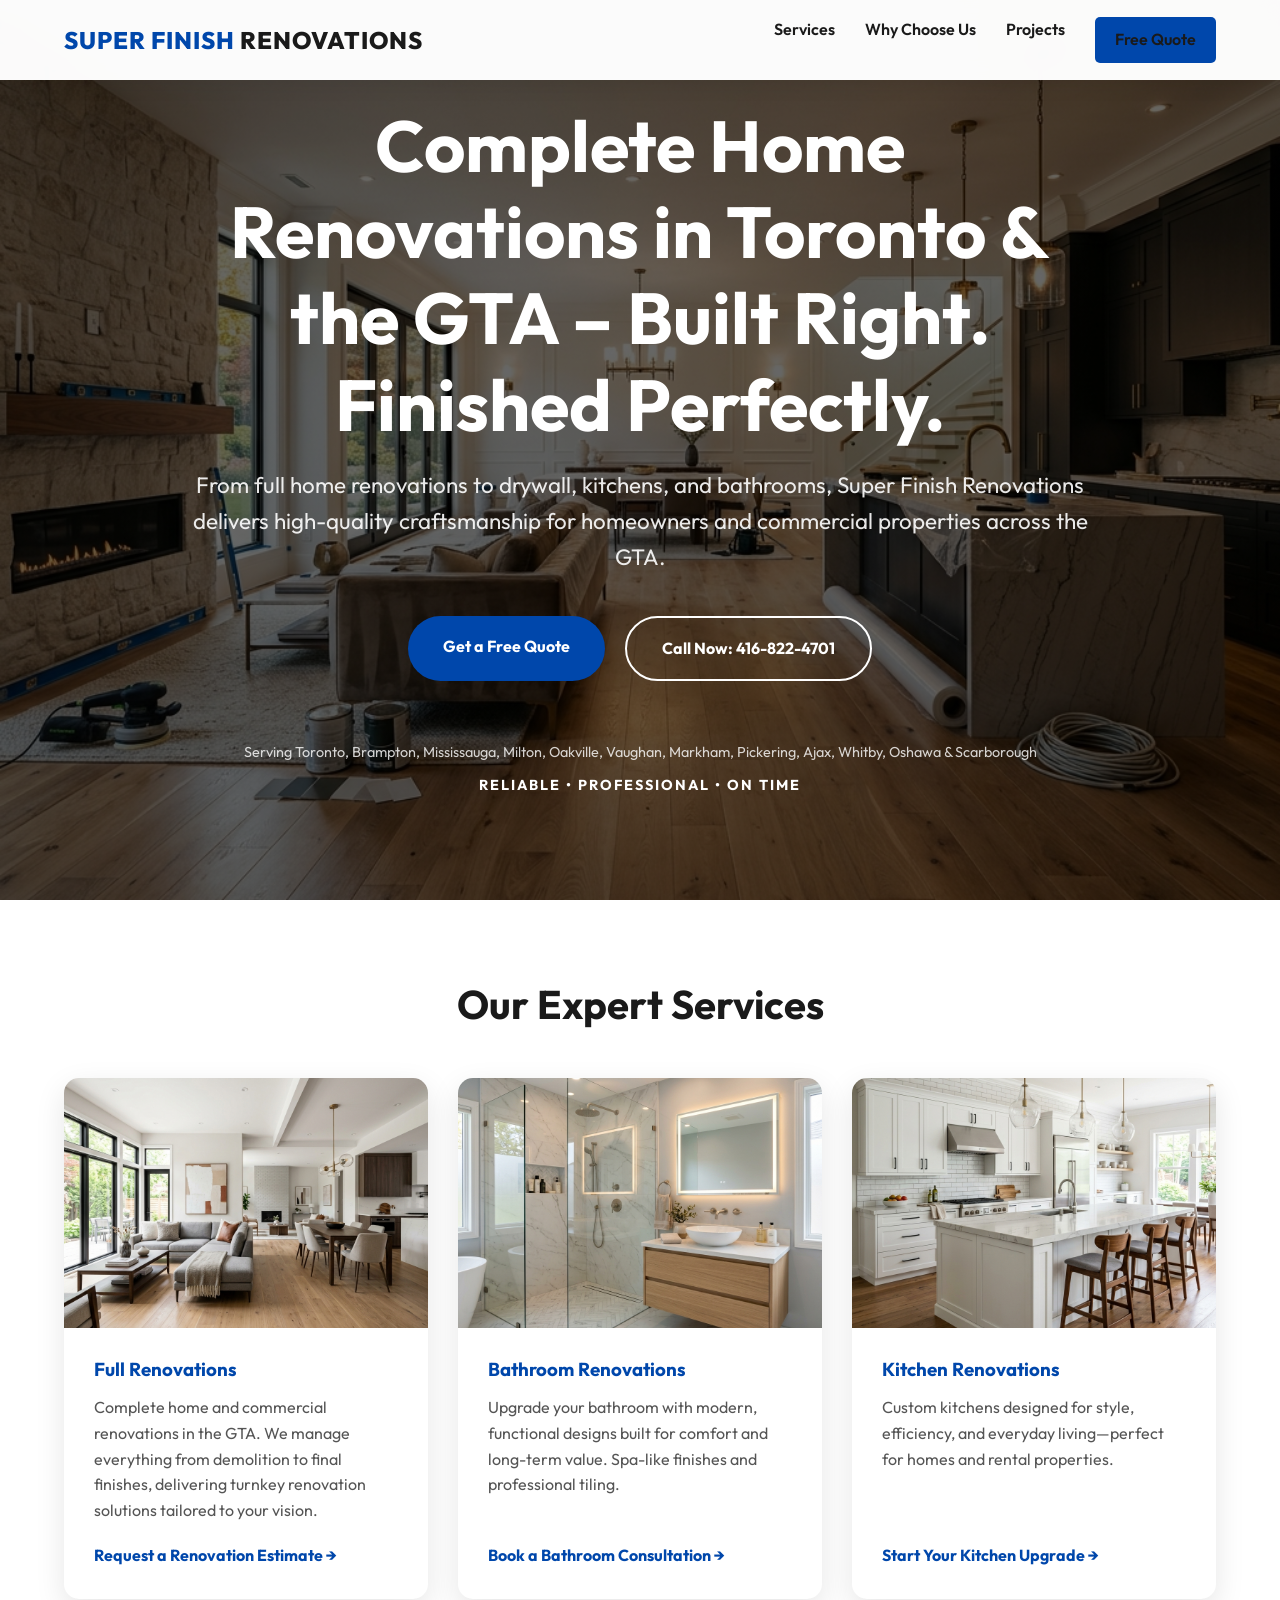
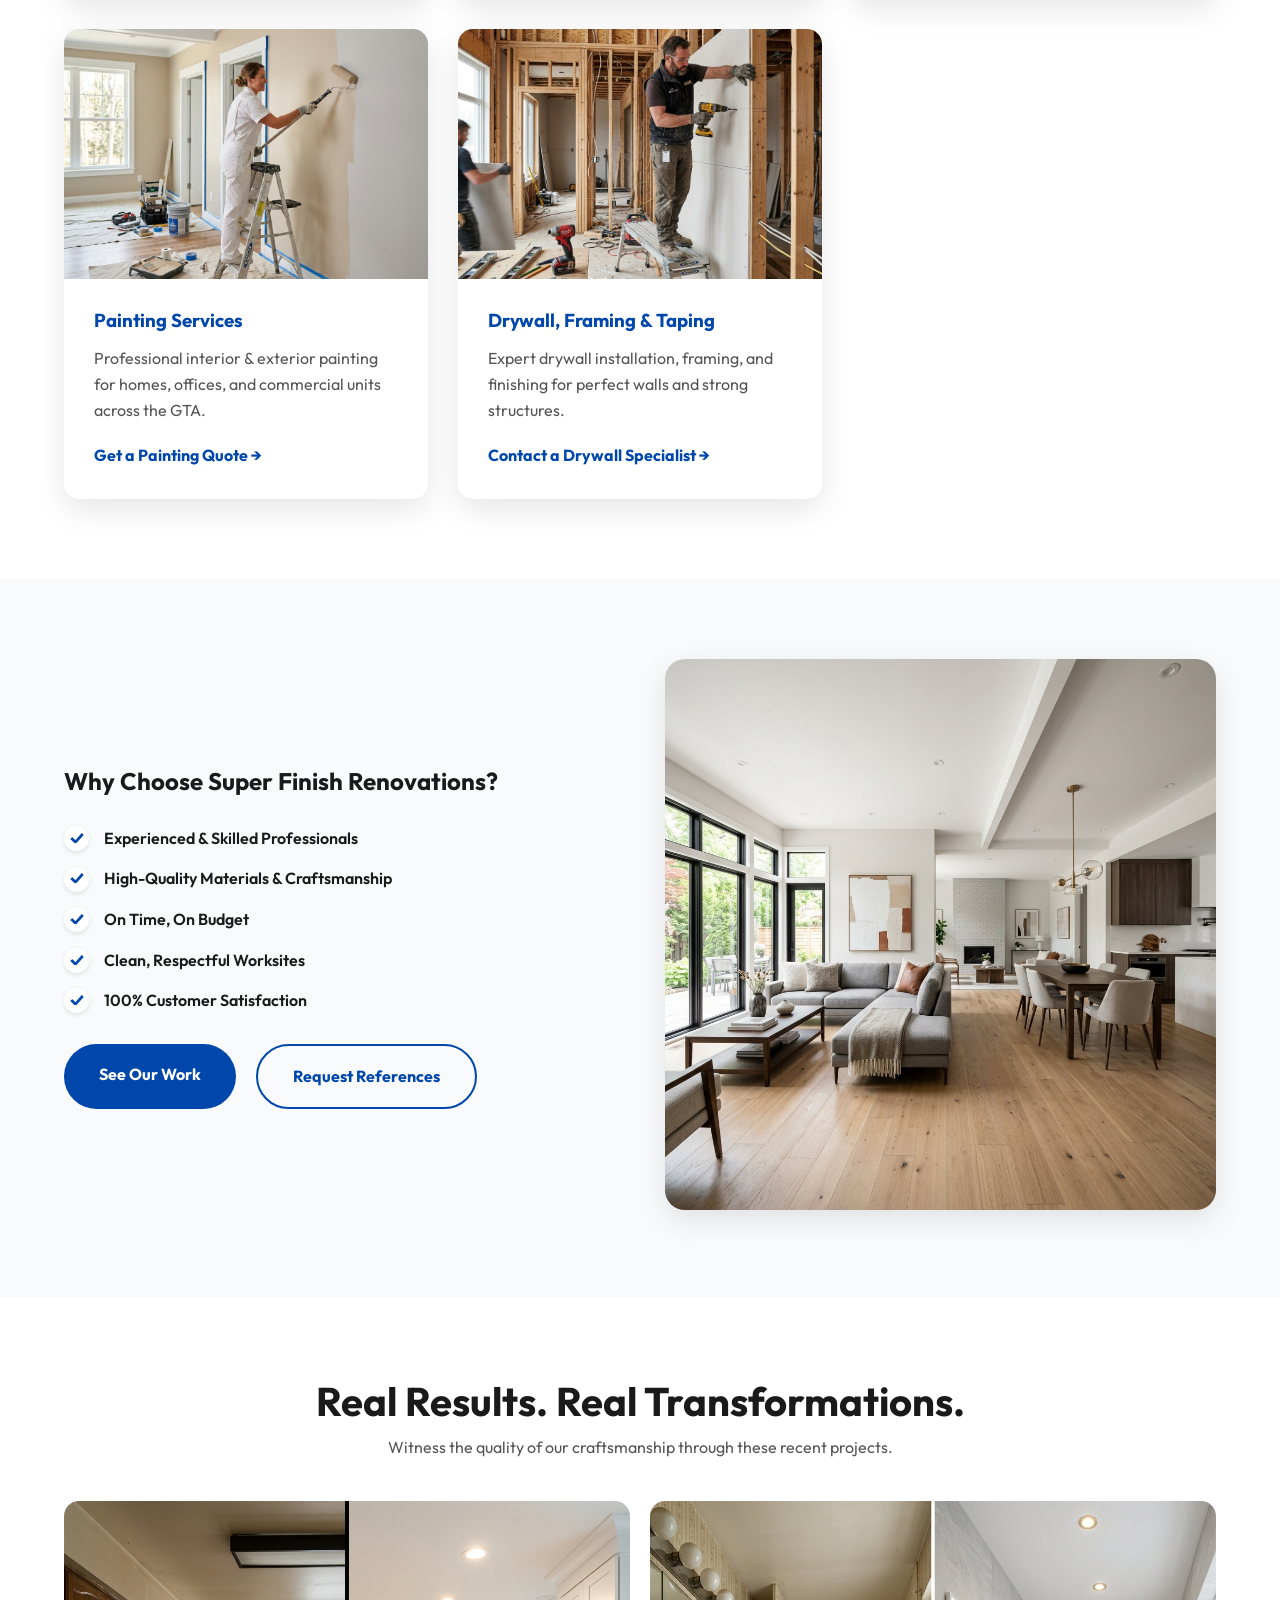
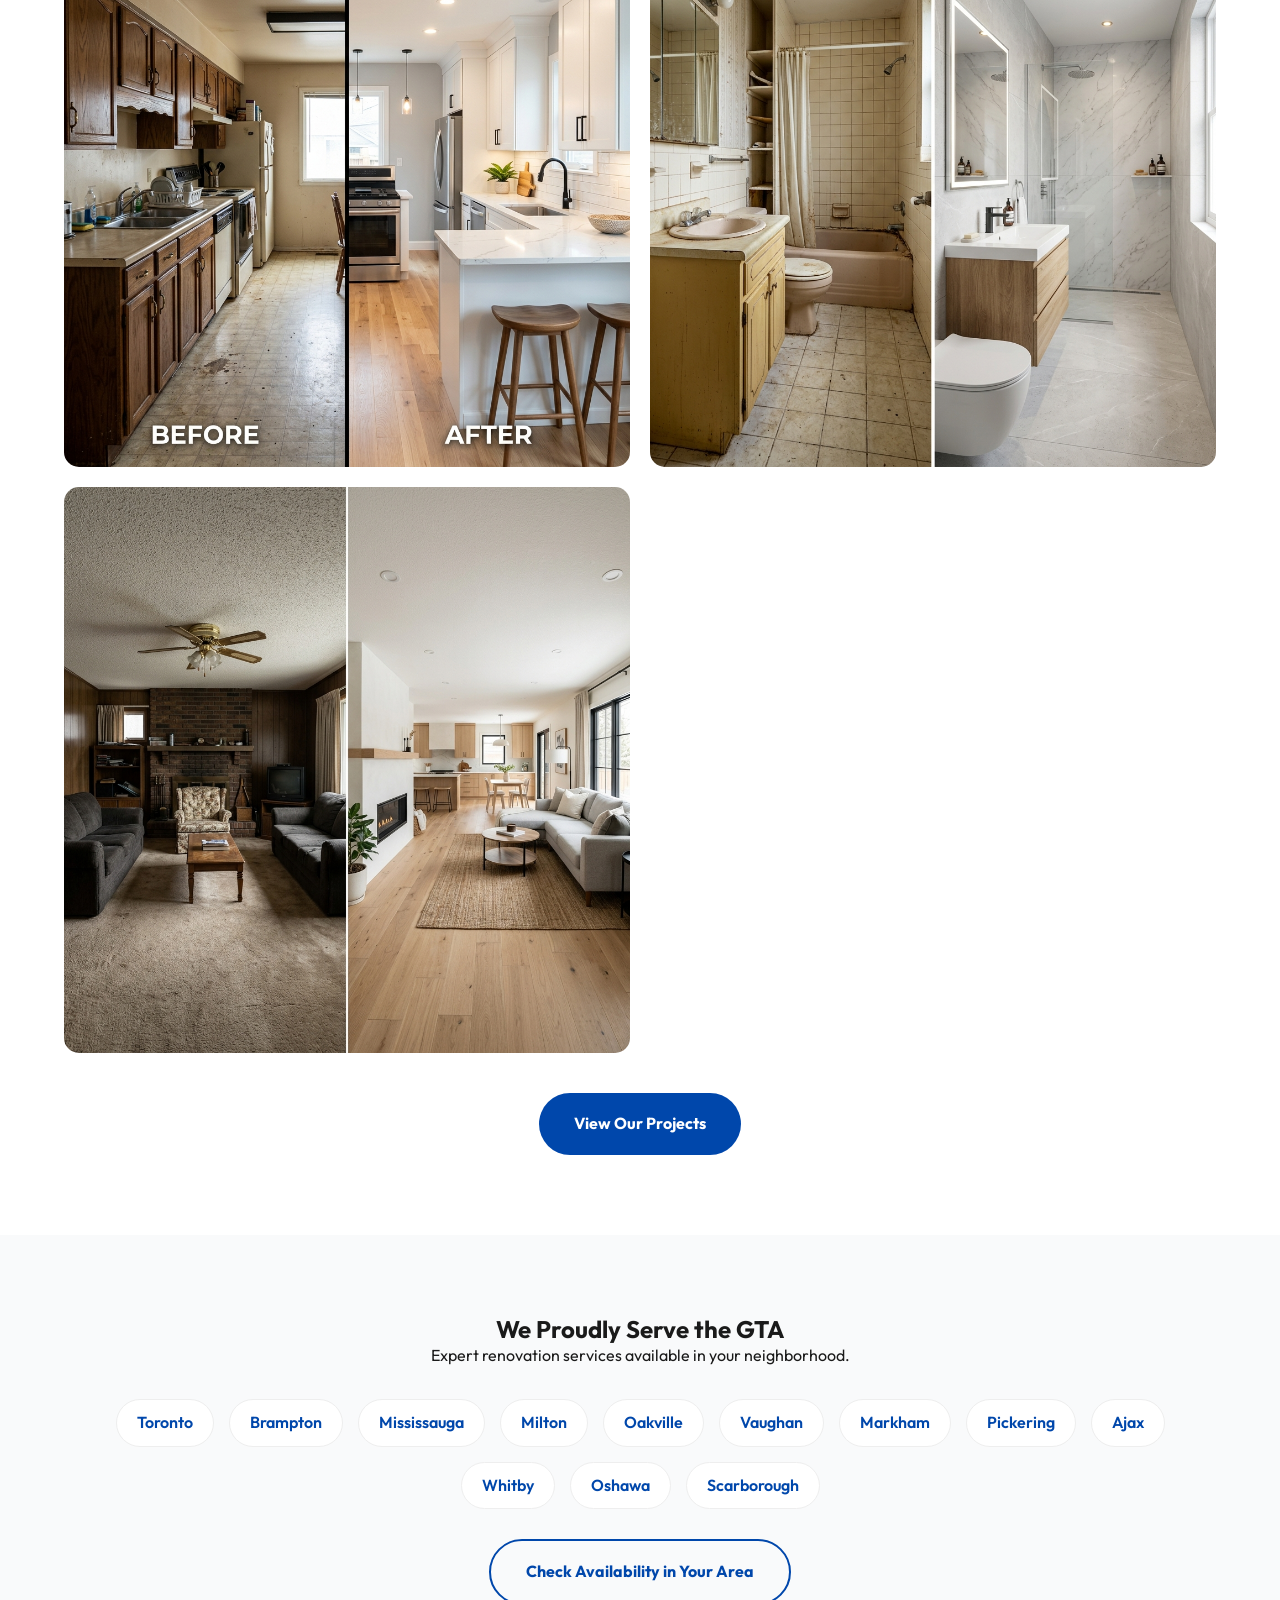
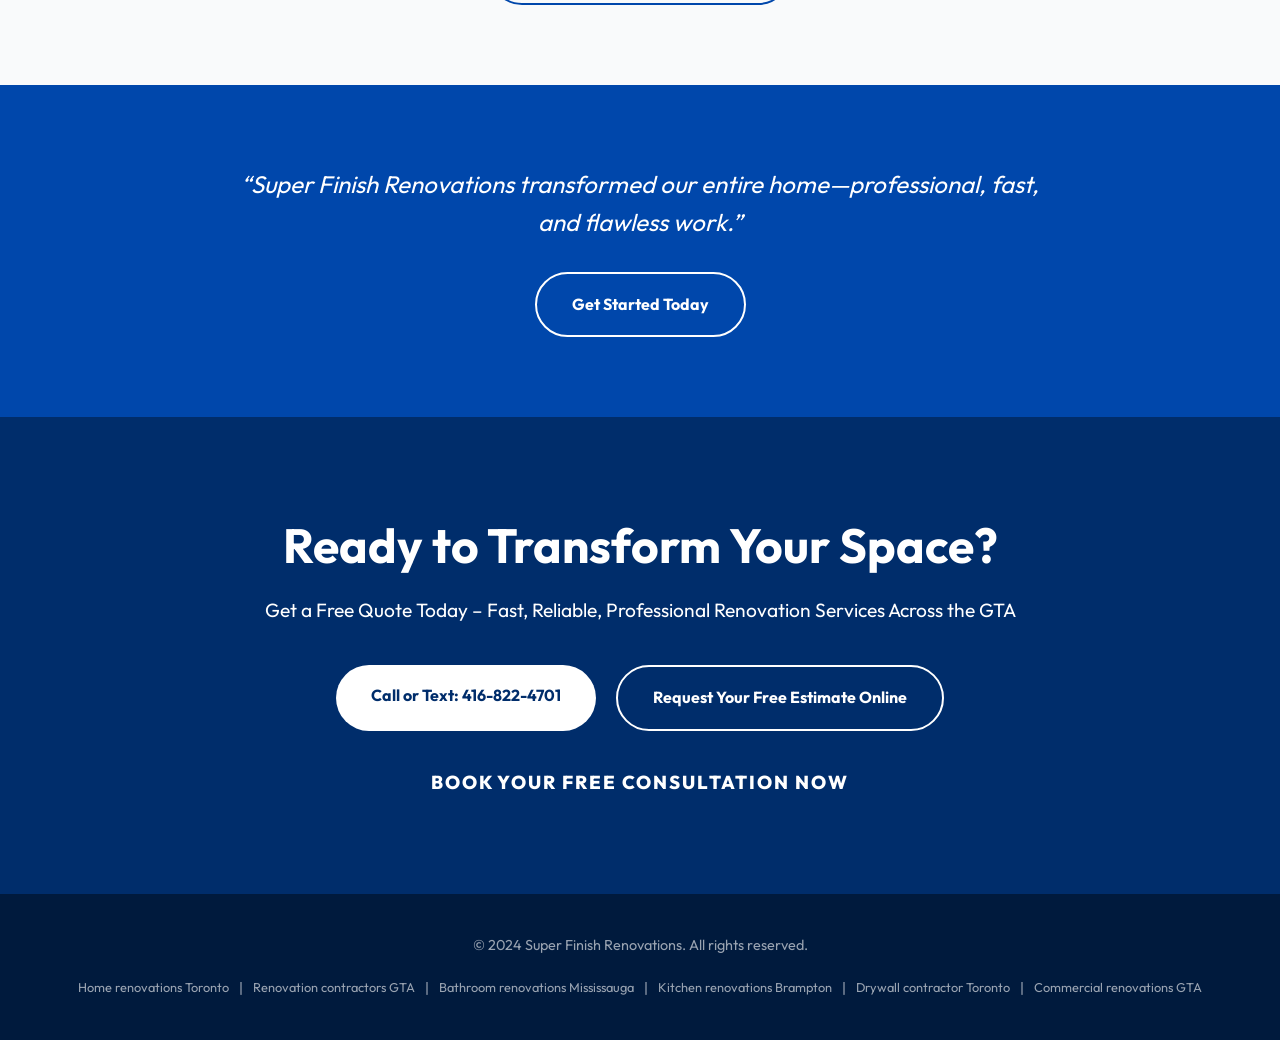
==== index.html @ f7455a18 "first commit" ====
<!DOCTYPE html>
<html lang="en">
<head>
    <meta charset="UTF-8">
    <meta name="viewport" content="width=device-width, initial-scale=1.0">
    <title>Super Finish Renovations | Complete Home & Commercial Renovations Toronto & GTA</title>
    <meta name="description" content="Super Finish Renovations delivers high-quality craftsmanship for home and commercial renovations across Toronto and the GTA. Expert drywall, kitchens, bathrooms, and painting.">
    <link rel="stylesheet" href="style.css">
</head>
<body>

    <header>
        <div class="logo">Super Finish <span>Renovations</span></div>
        <div class="menu-toggle" id="mobile-menu" style="display: none; font-size: 1.5rem; cursor: pointer;">☰</div>
        <nav class="nav-links" id="nav-list">
            <a href="#services">Services</a>
            <a href="#why-us">Why Choose Us</a>
            <a href="#projects">Projects</a>
            <a href="#contact" class="btn btn-primary" style="padding: 10px 20px; border-radius: 5px;">Free Quote</a>
        </nav>
    </header>

    <!-- HERO SECTION -->
    <section class="hero">
        <div class="hero-content">
            <h1>Complete Home Renovations in Toronto & the GTA – Built Right. Finished Perfectly.</h1>
            <p>From full home renovations to drywall, kitchens, and bathrooms, Super Finish Renovations delivers high-quality craftsmanship for homeowners and commercial properties across the GTA.</p>
            <div class="cta-group">
                <a href="#contact" class="btn btn-primary">Get a Free Quote</a>
                <a href="tel:4168224701" class="btn btn-outline">Call Now: 416-822-4701</a>
            </div>
            <div class="trust-line">
                <div class="locations">Serving Toronto, Brampton, Mississauga, Milton, Oakville, Vaughan, Markham, Pickering, Ajax, Whitby, Oshawa & Scarborough</div>
                <div class="badges">Reliable • Professional • On Time</div>
            </div>
        </div>
    </section>

    <!-- OUR SERVICES -->
    <section id="services" class="container">
        <h2 style="text-align: center; font-size: 2.5rem; margin-bottom: 40px;">Our Expert Services</h2>
        <div class="services-grid">
            <!-- Full Renovations -->
            <div class="service-card">
                <div class="service-img" style="background-image: url('images/service-full-reno.png');"></div>
                <div class="service-info">
                    <h3>Full Renovations</h3>
                    <p>Complete home and commercial renovations in the GTA. We manage everything from demolition to final finishes, delivering turnkey renovation solutions tailored to your vision.</p>
                    <a href="#contact" class="btn-text">Request a Renovation Estimate →</a>
                </div>
            </div>
            <!-- Bathroom -->
            <div class="service-card">
                <div class="service-img" style="background-image: url('images/service-bathroom.png');"></div>
                <div class="service-info">
                    <h3>Bathroom Renovations</h3>
                    <p>Upgrade your bathroom with modern, functional designs built for comfort and long-term value. Spa-like finishes and professional tiling.</p>
                    <a href="#contact" class="btn-text">Book a Bathroom Consultation →</a>
                </div>
            </div>
            <!-- Kitchen -->
            <div class="service-card">
                <div class="service-img" style="background-image: url('images/service-kitchen.png');"></div>
                <div class="service-info">
                    <h3>Kitchen Renovations</h3>
                    <p>Custom kitchens designed for style, efficiency, and everyday living—perfect for homes and rental properties.</p>
                    <a href="#contact" class="btn-text">Start Your Kitchen Upgrade →</a>
                </div>
            </div>
            <!-- Painting -->
            <div class="service-card">
                <div class="service-img" style="background-image: url('images/service-painting.png');"></div>
                <div class="service-info">
                    <h3>Painting Services</h3>
                    <p>Professional interior & exterior painting for homes, offices, and commercial units across the GTA.</p>
                    <a href="#contact" class="btn-text">Get a Painting Quote →</a>
                </div>
            </div>
            <!-- Drywall -->
            <div class="service-card">
                <div class="service-img" style="background-image: url('images/service-drywall.png');"></div>
                <div class="service-info">
                    <h3>Drywall, Framing & Taping</h3>
                    <p>Expert drywall installation, framing, and finishing for perfect walls and strong structures.</p>
                    <a href="#contact" class="btn-text">Contact a Drywall Specialist →</a>
                </div>
            </div>
        </div>
    </section>

    <!-- WHY CHOOSE US -->
    <section id="why-us" class="why-us">
        <div class="why-grid">
            <div class="why-content">
                <h2>Why Choose Super Finish Renovations?</h2>
                <ul>
                    <li>Experienced & Skilled Professionals</li>
                    <li>High-Quality Materials & Craftsmanship</li>
                    <li>On Time, On Budget</li>
                    <li>Clean, Respectful Worksites</li>
                    <li>100% Customer Satisfaction</li>
                </ul>
                <div class="cta-group" style="justify-content: flex-start;">
                    <a href="#projects" class="btn btn-primary">See Our Work</a>
                    <a href="#contact" class="btn btn-outline" style="border-color: var(--primary); color: var(--primary);">Request References</a>
                </div>
            </div>
            <div class="why-image">
                <img src="images/service-full-reno.png" alt="Renovation Work" style="width: 100%; border-radius: 20px; box-shadow: var(--shadow);">
            </div>
        </div>
    </section>

    <!-- BEFORE & AFTER -->
    <section id="projects" class="container">
        <h2 style="text-align: center; font-size: 2.5rem; margin-bottom: 10px;">Real Results. Real Transformations.</h2>
        <p style="text-align: center; color: var(--text-light); margin-bottom: 40px;">Witness the quality of our craftsmanship through these recent projects.</p>
        <div class="showcase-grid">
            <div class="showcase-item">
                <img src="images/before-after-1.png" alt="Kitchen Before and After">
            </div>
            <div class="showcase-item">
                <img src="images/before-after-2.png" alt="Bathroom Before and After">
            </div>
            <div class="showcase-item">
                <img src="images/before-after-3.png" alt="Living Room Before and After">
            </div>
        </div>
        <div style="text-align: center; margin-top: 40px;">
            <a href="#contact" class="btn btn-primary">View Our Projects</a>
        </div>
    </section>

    <!-- SERVICE AREAS -->
    <section class="areas why-us">
        <h2>We Proudly Serve the GTA</h2>
        <p>Expert renovation services available in your neighborhood.</p>
        <div class="area-tags">
            <span class="area-tag">Toronto</span>
            <span class="area-tag">Brampton</span>
            <span class="area-tag">Mississauga</span>
            <span class="area-tag">Milton</span>
            <span class="area-tag">Oakville</span>
            <span class="area-tag">Vaughan</span>
            <span class="area-tag">Markham</span>
            <span class="area-tag">Pickering</span>
            <span class="area-tag">Ajax</span>
            <span class="area-tag">Whitby</span>
            <span class="area-tag">Oshawa</span>
            <span class="area-tag">Scarborough</span>
        </div>
        <a href="#contact" class="btn btn-outline" style="border-color: var(--primary); color: var(--primary);">Check Availability in Your Area</a>
    </section>

    <!-- TESTIMONIALS -->
    <section class="testimonials">
        <p class="testimonial-text">“Super Finish Renovations transformed our entire home—professional, fast, and flawless work.”</p>
        <a href="#contact" class="btn btn-outline">Get Started Today</a>
    </section>

    <!-- STRONG CTA SECTION -->
    <section id="contact" class="contact-section">
        <h2 style="font-size: 3rem; margin-bottom: 20px;">Ready to Transform Your Space?</h2>
        <p style="font-size: 1.2rem; margin-bottom: 40px;">Get a Free Quote Today – Fast, Reliable, Professional Renovation Services Across the GTA</p>
        <div class="cta-group">
            <a href="tel:4168224701" class="btn btn-primary" style="background: white; color: var(--primary-dark);">Call or Text: 416-822-4701</a>
            <a href="#" class="btn btn-outline">Request Your Free Estimate Online</a>
        </div>
        <h3 style="margin-top: 40px; font-weight: 800; letter-spacing: 2px;">BOOK YOUR FREE CONSULTATION NOW</h3>
    </section>

    <!-- FOOTER -->
    <footer>
        <div style="text-align: center;">
            <p>&copy; 2024 Super Finish Renovations. All rights reserved.</p>
            <div class="footer-keywords">
                <span>Home renovations Toronto</span> | 
                <span>Renovation contractors GTA</span> | 
                <span>Bathroom renovations Mississauga</span> | 
                <span>Kitchen renovations Brampton</span> | 
                <span>Drywall contractor Toronto</span> | 
                <span>Commercial renovations GTA</span>
            </div>
        </div>
    </footer>

    <script>
        // Smooth scroll
        document.querySelectorAll('a[href^="#"]').forEach(anchor => {
            anchor.addEventListener('click', function (e) {
                e.preventDefault();
                const target = document.querySelector(this.getAttribute('href'));
                if (target) {
                    target.scrollIntoView({
                        behavior: 'smooth'
                    });
                    // Close mobile menu if open
                    document.getElementById('nav-list').classList.remove('active');
                }
            });
        });

        // Mobile menu toggle
        const menuToggle = document.getElementById('mobile-menu');
        const navList = document.getElementById('nav-list');

        menuToggle.addEventListener('click', () => {
            navList.classList.toggle('active');
        });
    </script>
</body>
</html>
---- style.css ----
@import url('https://fonts.googleapis.com/css2?family=Outfit:wght@300;400;600;700;800&display=swap');

:root {
    --primary: #0047AB;
    --primary-dark: #002D6B;
    --secondary: #0088CC;
    --accent: #E0E0E0;
    --text: #1A1A1A;
    --text-light: #555555;
    --bg-light: #F9FAFB;
    --bg-white: #FFFFFF;
    --shadow: 0 10px 30px rgba(0, 0, 0, 0.1);
    --transition: all 0.3s cubic-bezier(0.4, 0, 0.2, 1);
}

* {
    margin: 0;
    padding: 0;
    box-sizing: border-box;
}

body {
    font-family: 'Outfit', sans-serif;
    color: var(--text);
    background-color: var(--bg-white);
    line-height: 1.6;
    overflow-x: hidden;
}

/* Typography */
h1, h2, h3 {
    font-weight: 700;
    line-height: 1.2;
}

/* Sections */
section {
    padding: 80px 5%;
    max-width: 1400px;
    margin: 0 auto;
}

.container {
    width: 100%;
}

/* Header & Nav */
header {
    position: fixed;
    top: 0;
    width: 100%;
    background: rgba(255, 255, 255, 0.98);
    backdrop-filter: blur(10px);
    z-index: 1000;
    padding: 10px 5%;
    display: flex;
    justify-content: space-between;
    align-items: center;
    box-shadow: 0 4px 20px rgba(0,0,0,0.08);
    height: 80px; /* Explicit height for header */
}

.logo {
    font-size: 1.5rem;
    font-weight: 800;
    color: var(--primary);
    text-transform: uppercase;
    letter-spacing: 1px;
}

.logo span {
    color: var(--text);
}

.nav-links {
    display: flex;
    gap: 30px;
}

.nav-links a {
    text-decoration: none;
    color: var(--text);
    font-weight: 600;
    transition: var(--transition);
}

.nav-links a:hover {
    color: var(--primary);
}

/* Hero Section */
.hero {
    min-height: 100vh;
    display: flex;
    align-items: center;
    justify-content: center;
    text-align: center;
    background: linear-gradient(rgba(0, 0, 0, 0.6), rgba(0, 0, 0, 0.6)), url('images/hero-banner.png');
    background-size: cover;
    background-position: center;
    color: white;
    padding-top: 80px; /* Match header height */
    margin-top: 0;
}

.hero-content {
    max-width: 900px;
}

.hero-content h1 {
    font-size: clamp(2.5rem, 6vw, 4.5rem);
    margin-bottom: 20px;
    animation: fadeInUp 0.8s ease-out;
}

.hero-content p {
    font-size: clamp(1.1rem, 2vw, 1.4rem);
    margin-bottom: 40px;
    opacity: 0.9;
    animation: fadeInUp 1s ease-out;
}

.cta-group {
    display: flex;
    gap: 20px;
    justify-content: center;
    flex-wrap: wrap;
    animation: fadeInUp 1.2s ease-out;
}

.btn {
    padding: 18px 35px;
    border-radius: 50px;
    font-weight: 700;
    text-decoration: none;
    transition: var(--transition);
    display: inline-block;
    cursor: pointer;
    font-size: 1rem;
}

.btn-primary {
    background-color: var(--primary);
    color: white;
}

.btn-primary:hover {
    background-color: var(--primary-dark);
    transform: translateY(-3px);
    box-shadow: 0 10px 20px rgba(0, 71, 171, 0.3);
}

.btn-outline {
    border: 2px solid white;
    color: white;
}

.btn-outline:hover {
    background-color: white;
    color: var(--primary);
}

.trust-line {
    margin-top: 60px;
    font-size: 0.9rem;
}

.trust-line .locations {
    font-weight: 400;
    opacity: 0.8;
    margin-bottom: 10px;
}

.trust-line .badges {
    font-weight: 700;
    letter-spacing: 2px;
    text-transform: uppercase;
}

/* Services */
.services-grid {
    display: grid;
    grid-template-columns: repeat(auto-fit, minmax(300px, 1fr));
    gap: 30px;
    margin-top: 50px;
}

.service-card {
    background: var(--bg-white);
    border-radius: 15px;
    overflow: hidden;
    box-shadow: var(--shadow);
    transition: var(--transition);
    display: flex;
    flex-direction: column;
}

.service-card:hover {
    transform: translateY(-10px);
}

.service-img {
    height: 250px;
    background-size: cover;
    background-position: center;
}

.service-info {
    padding: 30px;
    flex-grow: 1;
    display: flex;
    flex-direction: column;
}

.service-info h3 {
    margin-bottom: 15px;
    color: var(--primary);
}

.service-info p {
    color: var(--text-light);
    margin-bottom: 20px;
    flex-grow: 1;
}

.service-info .btn-text {
    color: var(--primary);
    text-decoration: none;
    font-weight: 700;
    display: flex;
    align-items: center;
    gap: 8px;
}

.service-info .btn-text:hover {
    text-decoration: underline;
}

/* Why Choose Us */
.why-us {
    background-color: var(--bg-light);
}

.why-grid {
    display: grid;
    grid-template-columns: 1fr 1fr;
    gap: 50px;
    align-items: center;
}

.why-content ul {
    list-style: none;
    margin: 30px 0;
}

.why-content li {
    margin-bottom: 15px;
    font-weight: 600;
    display: flex;
    align-items: center;
    gap: 15px;
}

.why-content li::before {
    content: '✓';
    color: var(--primary);
    font-weight: 900;
    background: white;
    width: 25px;
    height: 25px;
    display: flex;
    align-items: center;
    justify-content: center;
    border-radius: 50%;
    box-shadow: 0 2px 5px rgba(0,0,0,0.1);
}

/* Showcase */
.showcase-grid {
    display: grid;
    grid-template-columns: repeat(auto-fit, minmax(400px, 1fr));
    gap: 20px;
    margin-top: 40px;
}

.showcase-item {
    border-radius: 15px;
    overflow: hidden;
    position: relative;
}

.showcase-item img {
    width: 100%;
    height: 100%;
    object-fit: cover;
    display: block;
    transition: var(--transition);
}

.showcase-item:hover img {
    transform: scale(1.05);
}

/* Service Areas */
.areas {
    text-align: center;
}

.area-tags {
    display: flex;
    flex-wrap: wrap;
    justify-content: center;
    gap: 15px;
    margin: 30px 0;
}

.area-tag {
    background: white;
    padding: 10px 20px;
    border-radius: 30px;
    border: 1px solid #EEE;
    font-weight: 600;
    color: var(--primary);
}

/* Testimonials */
.testimonials {
    background: var(--primary);
    color: white;
    text-align: center;
}

.testimonial-text {
    font-size: 1.5rem;
    font-style: italic;
    max-width: 800px;
    margin: 0 auto 30px;
}

/* Contact/Footer */
.contact-section {
    background: var(--primary-dark);
    color: white;
    text-align: center;
    padding: 100px 5%;
}

footer {
    background: #001A3D;
    color: rgba(255, 255, 255, 0.6);
    padding: 40px 5%;
    font-size: 0.9rem;
}

.footer-keywords {
    display: flex;
    flex-wrap: wrap;
    gap: 10px;
    justify-content: center;
    margin-top: 20px;
}

.footer-keywords span {
    font-size: 0.8rem;
}

/* Animations */
@keyframes fadeInUp {
    from {
        opacity: 0;
        transform: translateY(30px);
    }
    to {
        opacity: 1;
        transform: translateY(0);
    }
}

/* Responsive */
@media (max-width: 768px) {
    header {
        height: 70px;
        padding: 5px 5%;
    }

    .logo {
        font-size: 1.2rem;
    }

    .menu-toggle {
        display: block !important;
        color: var(--primary);
    }

    .nav-links {
        display: none;
        flex-direction: column;
        position: absolute;
        top: 70px;
        left: 0;
        width: 100%;
        background: white;
        padding: 20px;
        box-shadow: 0 10px 20px rgba(0,0,0,0.1);
        gap: 20px;
        text-align: center;
    }

    .nav-links.active {
        display: flex;
    }
    
    .why-grid {
        grid-template-columns: 1fr;
    }
    
    .showcase-grid {
        grid-template-columns: 1fr;
    }
    
    section {
        padding: 60px 5%;
    }

    .hero {
        padding-top: 70px;
    }
}

@media (max-width: 425px) {
    .hero-content h1 {
        font-size: 2rem;
    }
    
    .cta-group {
        flex-direction: column;
    }
    
    .btn {
        width: 100%;
    }
}
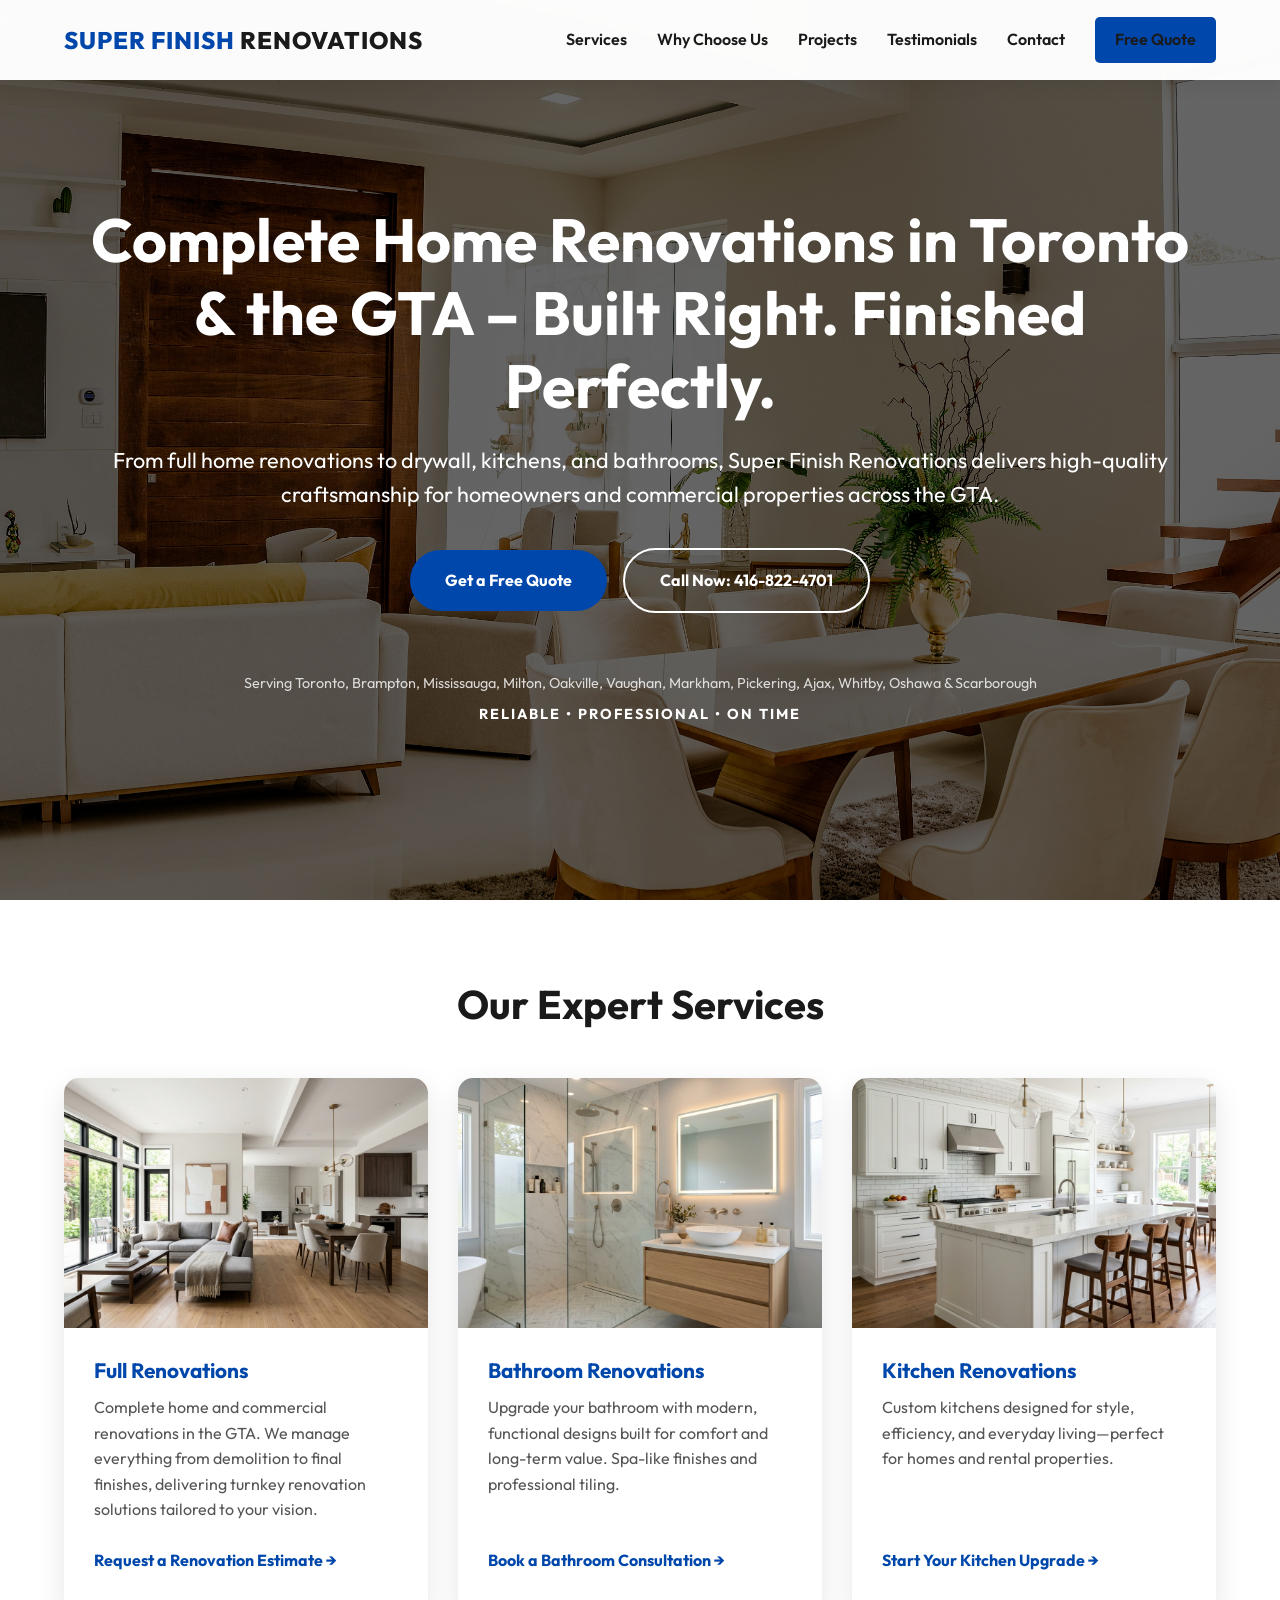
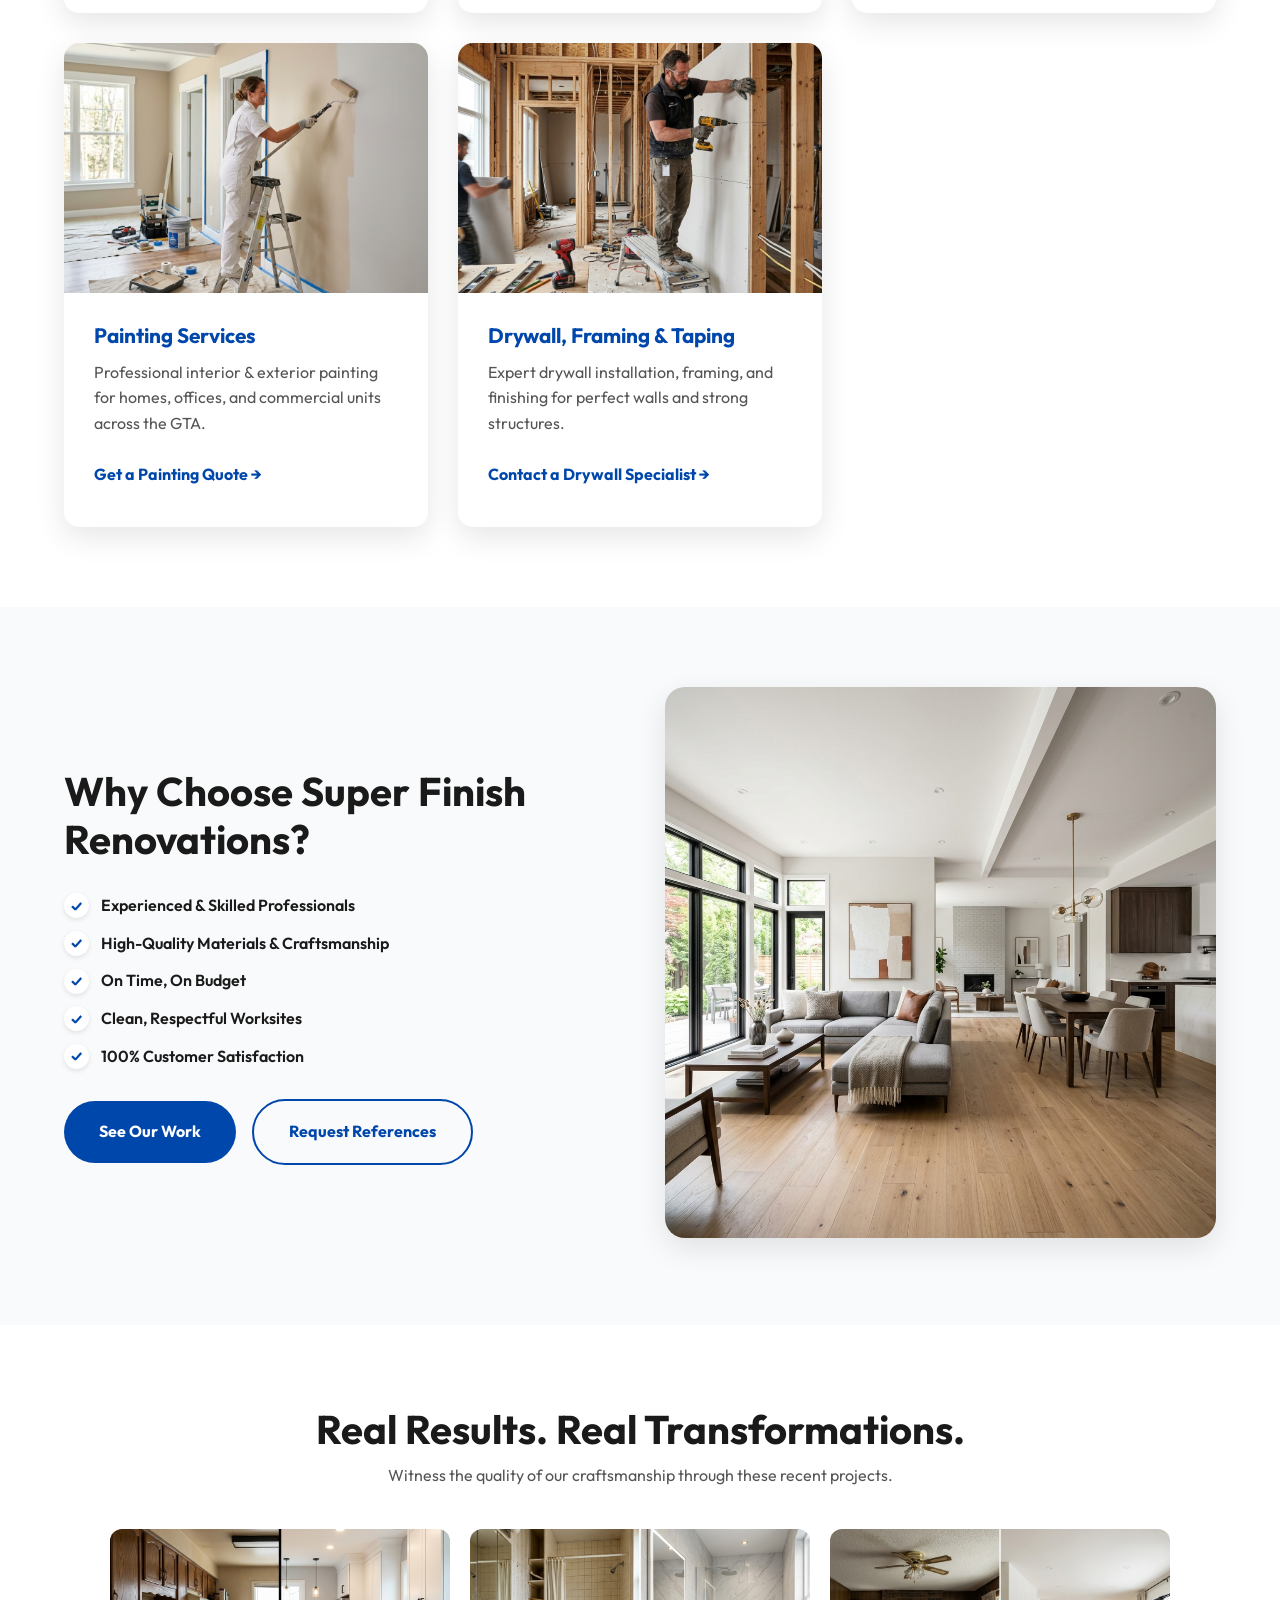
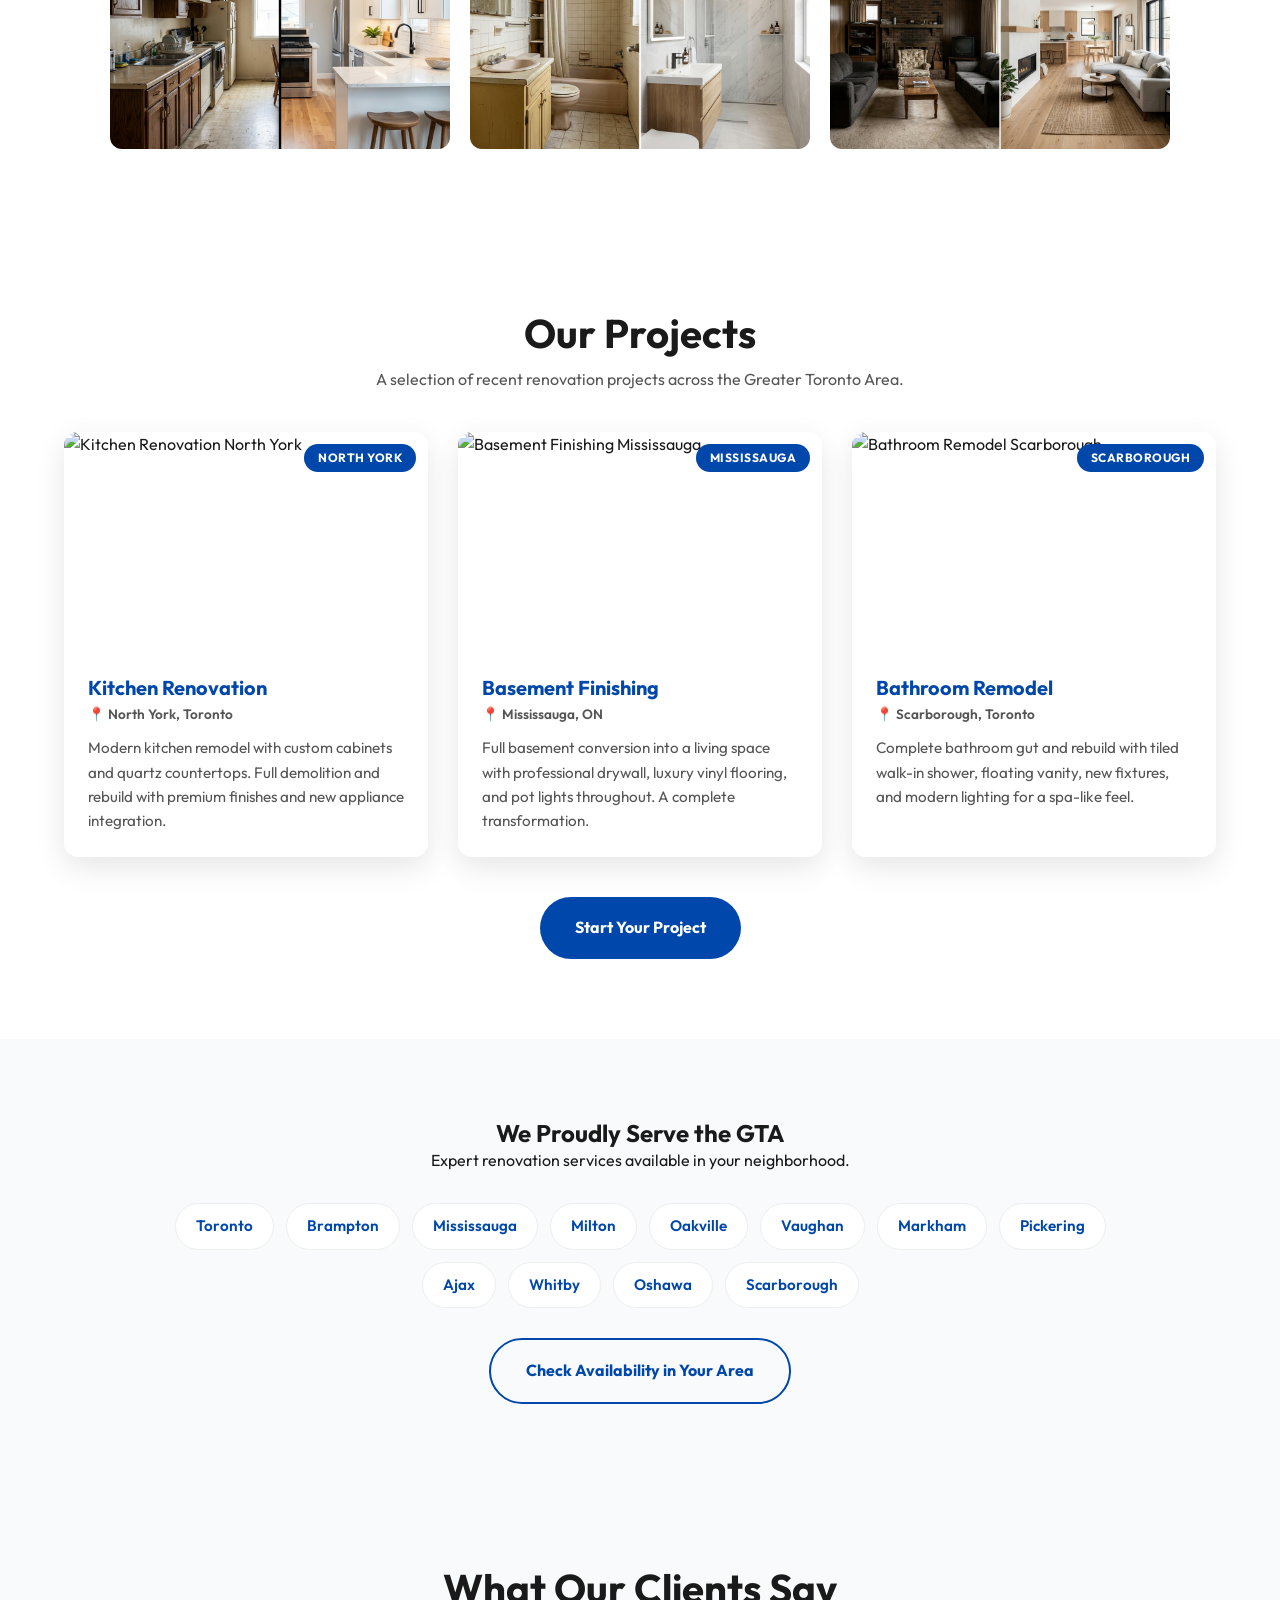
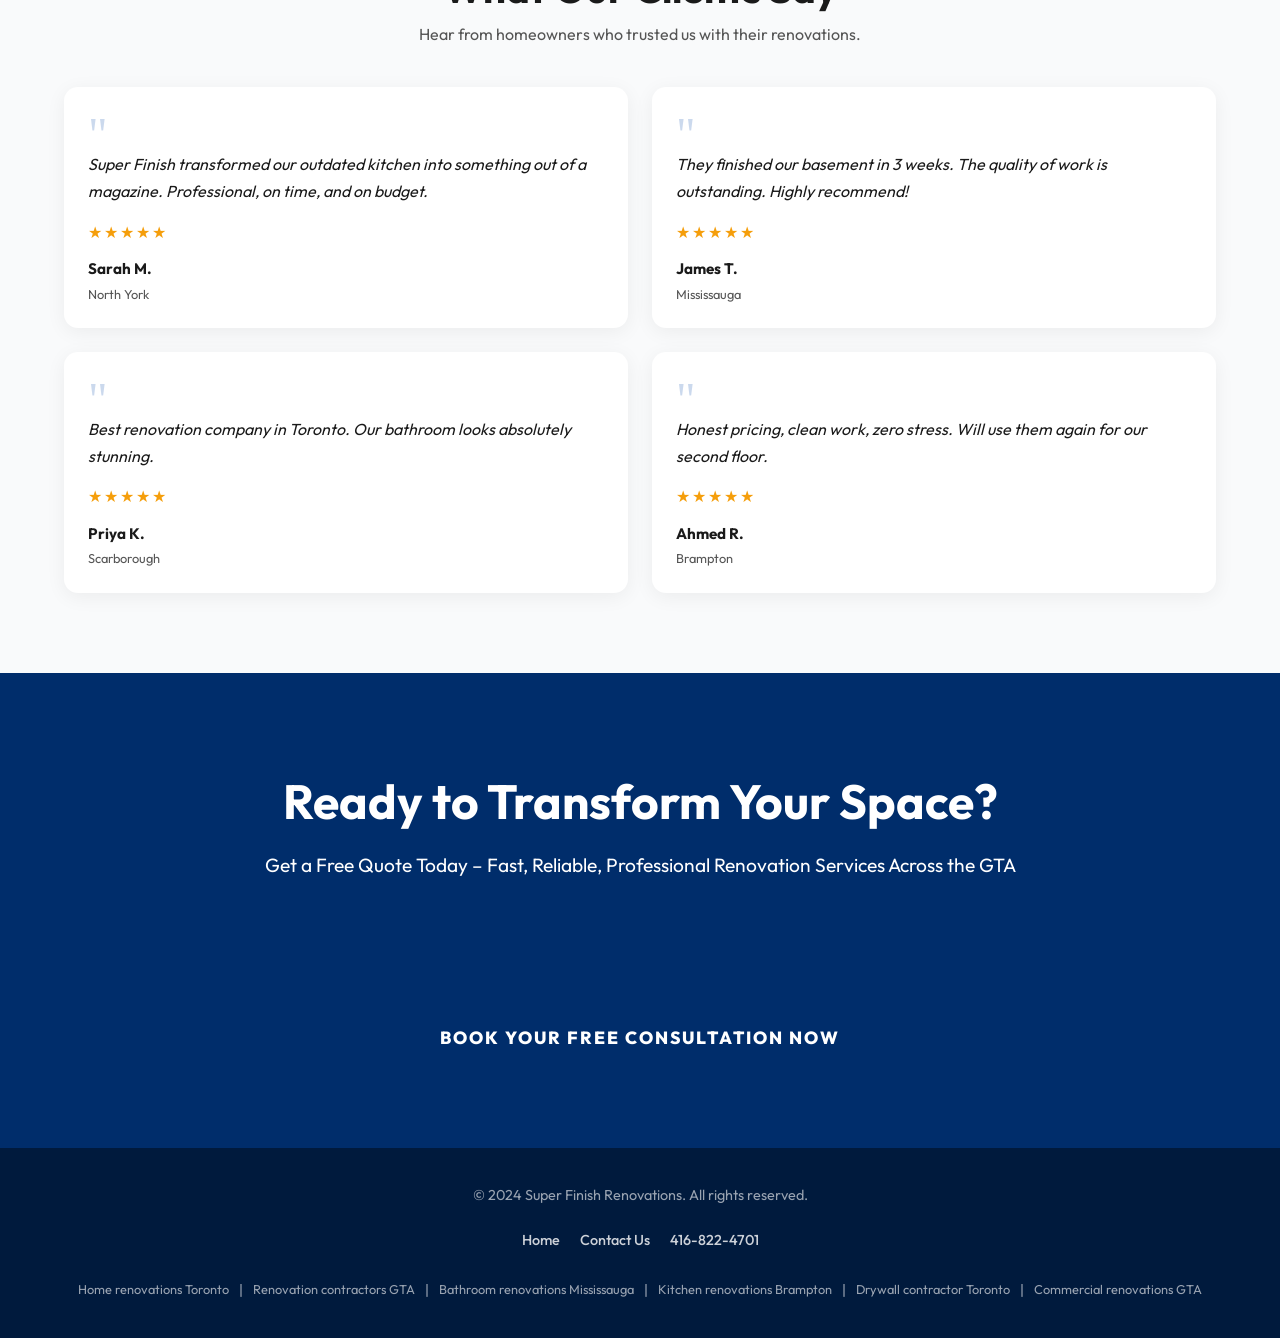
==== commit 9628a074: "feat: implement contact page, update site navigation, and enhance section layouts with scroll animat" ====
--- a/index.html
+++ b/index.html
@@ -10,14 +10,20 @@
 <body>
 
     <header>
-        <div class="logo">Super Finish <span>Renovations</span></div>
-        <div class="menu-toggle" id="mobile-menu" style="display: none; font-size: 1.5rem; cursor: pointer;">☰</div>
+        <a href="index.html" class="logo">Super Finish <span>Renovations</span></a>
         <nav class="nav-links" id="nav-list">
             <a href="#services">Services</a>
             <a href="#why-us">Why Choose Us</a>
             <a href="#projects">Projects</a>
-            <a href="#contact" class="btn btn-primary" style="padding: 10px 20px; border-radius: 5px;">Free Quote</a>
+            <a href="#testimonials-section">Testimonials</a>
+            <a href="contact.html">Contact</a>
+            <a href="contact.html" class="btn btn-primary nav-cta">Free Quote</a>
         </nav>
+        <div class="menu-toggle" id="mobile-menu" aria-label="Toggle navigation">
+            <span></span>
+            <span></span>
+            <span></span>
+        </div>
     </header>
 
     <!-- HERO SECTION -->
@@ -26,7 +32,7 @@
             <h1>Complete Home Renovations in Toronto & the GTA – Built Right. Finished Perfectly.</h1>
             <p>From full home renovations to drywall, kitchens, and bathrooms, Super Finish Renovations delivers high-quality craftsmanship for homeowners and commercial properties across the GTA.</p>
             <div class="cta-group">
-                <a href="#contact" class="btn btn-primary">Get a Free Quote</a>
+                <a href="contact.html" class="btn btn-primary">Get a Free Quote</a>
                 <a href="tel:4168224701" class="btn btn-outline">Call Now: 416-822-4701</a>
             </div>
             <div class="trust-line">
@@ -37,16 +43,16 @@
     </section>
 
     <!-- OUR SERVICES -->
-    <section id="services" class="container">
-        <h2 style="text-align: center; font-size: 2.5rem; margin-bottom: 40px;">Our Expert Services</h2>
-        <div class="services-grid">
+    <section id="services" class="container reveal">
+        <h2 style="text-align: center; margin-bottom: 40px;">Our Expert Services</h2>
+        <div class="services-grid reveal-stagger">
             <!-- Full Renovations -->
             <div class="service-card">
                 <div class="service-img" style="background-image: url('images/service-full-reno.png');"></div>
                 <div class="service-info">
                     <h3>Full Renovations</h3>
                     <p>Complete home and commercial renovations in the GTA. We manage everything from demolition to final finishes, delivering turnkey renovation solutions tailored to your vision.</p>
-                    <a href="#contact" class="btn-text">Request a Renovation Estimate →</a>
+                    <a href="contact.html" class="btn-text">Request a Renovation Estimate →</a>
                 </div>
             </div>
             <!-- Bathroom -->
@@ -55,7 +61,7 @@
                 <div class="service-info">
                     <h3>Bathroom Renovations</h3>
                     <p>Upgrade your bathroom with modern, functional designs built for comfort and long-term value. Spa-like finishes and professional tiling.</p>
-                    <a href="#contact" class="btn-text">Book a Bathroom Consultation →</a>
+                    <a href="contact.html" class="btn-text">Book a Bathroom Consultation →</a>
                 </div>
             </div>
             <!-- Kitchen -->
@@ -64,7 +70,7 @@
                 <div class="service-info">
                     <h3>Kitchen Renovations</h3>
                     <p>Custom kitchens designed for style, efficiency, and everyday living—perfect for homes and rental properties.</p>
-                    <a href="#contact" class="btn-text">Start Your Kitchen Upgrade →</a>
+                    <a href="contact.html" class="btn-text">Start Your Kitchen Upgrade →</a>
                 </div>
             </div>
             <!-- Painting -->
@@ -73,7 +79,7 @@
                 <div class="service-info">
                     <h3>Painting Services</h3>
                     <p>Professional interior & exterior painting for homes, offices, and commercial units across the GTA.</p>
-                    <a href="#contact" class="btn-text">Get a Painting Quote →</a>
+                    <a href="contact.html" class="btn-text">Get a Painting Quote →</a>
                 </div>
             </div>
             <!-- Drywall -->
@@ -82,14 +88,14 @@
                 <div class="service-info">
                     <h3>Drywall, Framing & Taping</h3>
                     <p>Expert drywall installation, framing, and finishing for perfect walls and strong structures.</p>
-                    <a href="#contact" class="btn-text">Contact a Drywall Specialist →</a>
+                    <a href="contact.html" class="btn-text">Contact a Drywall Specialist →</a>
                 </div>
             </div>
         </div>
     </section>
 
     <!-- WHY CHOOSE US -->
-    <section id="why-us" class="why-us">
+    <section id="why-us" class="why-us reveal">
         <div class="why-grid">
             <div class="why-content">
                 <h2>Why Choose Super Finish Renovations?</h2>
@@ -101,8 +107,8 @@
                     <li>100% Customer Satisfaction</li>
                 </ul>
                 <div class="cta-group" style="justify-content: flex-start;">
-                    <a href="#projects" class="btn btn-primary">See Our Work</a>
-                    <a href="#contact" class="btn btn-outline" style="border-color: var(--primary); color: var(--primary);">Request References</a>
+                    <a href="#our-projects" class="btn btn-primary">See Our Work</a>
+                    <a href="contact.html" class="btn btn-outline" style="border-color: var(--primary); color: var(--primary);">Request References</a>
                 </div>
             </div>
             <div class="why-image">
@@ -112,10 +118,10 @@
     </section>
 
     <!-- BEFORE & AFTER -->
-    <section id="projects" class="container">
-        <h2 style="text-align: center; font-size: 2.5rem; margin-bottom: 10px;">Real Results. Real Transformations.</h2>
+    <section id="projects" class="container reveal">
+        <h2 style="text-align: center; margin-bottom: 10px;">Real Results. Real Transformations.</h2>
         <p style="text-align: center; color: var(--text-light); margin-bottom: 40px;">Witness the quality of our craftsmanship through these recent projects.</p>
-        <div class="showcase-grid">
+        <div class="showcase-grid reveal-stagger">
             <div class="showcase-item">
                 <img src="images/before-after-1.png" alt="Kitchen Before and After">
             </div>
@@ -126,8 +132,49 @@
                 <img src="images/before-after-3.png" alt="Living Room Before and After">
             </div>
         </div>
+    </section>
+
+    <!-- OUR PROJECTS -->
+    <section id="our-projects" class="container reveal">
+        <h2 style="text-align: center; margin-bottom: 10px;">Our Projects</h2>
+        <p style="text-align: center; color: var(--text-light); margin-bottom: 40px;">A selection of recent renovation projects across the Greater Toronto Area.</p>
+        <div class="projects-grid reveal-stagger">
+            <div class="project-card">
+                <div class="project-img">
+                    <img src="https://images.unsplash.com/photo-1556909114-f6e7ad7d3136?w=600&h=400&fit=crop" alt="Kitchen Renovation North York">
+                    <span class="project-location-badge">North York</span>
+                </div>
+                <div class="project-info">
+                    <h3>Kitchen Renovation</h3>
+                    <p class="project-location">📍 North York, Toronto</p>
+                    <p>Modern kitchen remodel with custom cabinets and quartz countertops. Full demolition and rebuild with premium finishes and new appliance integration.</p>
+                </div>
+            </div>
+            <div class="project-card">
+                <div class="project-img">
+                    <img src="https://images.unsplash.com/photo-1560448204-e02f11c3d0e2?w=600&h=400&fit=crop" alt="Basement Finishing Mississauga">
+                    <span class="project-location-badge">Mississauga</span>
+                </div>
+                <div class="project-info">
+                    <h3>Basement Finishing</h3>
+                    <p class="project-location">📍 Mississauga, ON</p>
+                    <p>Full basement conversion into a living space with professional drywall, luxury vinyl flooring, and pot lights throughout. A complete transformation.</p>
+                </div>
+            </div>
+            <div class="project-card">
+                <div class="project-img">
+                    <img src="https://images.unsplash.com/photo-1552321554-5fefe8c9ef14?w=600&h=400&fit=crop" alt="Bathroom Remodel Scarborough">
+                    <span class="project-location-badge">Scarborough</span>
+                </div>
+                <div class="project-info">
+                    <h3>Bathroom Remodel</h3>
+                    <p class="project-location">📍 Scarborough, Toronto</p>
+                    <p>Complete bathroom gut and rebuild with tiled walk-in shower, floating vanity, new fixtures, and modern lighting for a spa-like feel.</p>
+                </div>
+            </div>
+        </div>
         <div style="text-align: center; margin-top: 40px;">
-            <a href="#contact" class="btn btn-primary">View Our Projects</a>
+            <a href="contact.html" class="btn btn-primary">Start Your Project</a>
         </div>
     </section>
 
@@ -149,30 +196,73 @@
             <span class="area-tag">Oshawa</span>
             <span class="area-tag">Scarborough</span>
         </div>
-        <a href="#contact" class="btn btn-outline" style="border-color: var(--primary); color: var(--primary);">Check Availability in Your Area</a>
+        <a href="contact.html" class="btn btn-outline" style="border-color: var(--primary); color: var(--primary);">Check Availability in Your Area</a>
     </section>
 
     <!-- TESTIMONIALS -->
-    <section class="testimonials">
-        <p class="testimonial-text">“Super Finish Renovations transformed our entire home—professional, fast, and flawless work.”</p>
-        <a href="#contact" class="btn btn-outline">Get Started Today</a>
+    <section id="testimonials-section" class="testimonials-section reveal">
+        <h2 style="text-align: center; margin-bottom: 10px;">What Our Clients Say</h2>
+        <p style="text-align: center; color: var(--text-light); margin-bottom: 40px;">Hear from homeowners who trusted us with their renovations.</p>
+        <div class="testimonials-grid reveal-stagger">
+            <div class="testimonial-card">
+                <div class="quote-icon">"</div>
+                <p class="testimonial-review">Super Finish transformed our outdated kitchen into something out of a magazine. Professional, on time, and on budget.</p>
+                <div class="star-rating">★★★★★</div>
+                <div class="testimonial-author">
+                    <strong>Sarah M.</strong>
+                    <span>North York</span>
+                </div>
+            </div>
+            <div class="testimonial-card">
+                <div class="quote-icon">"</div>
+                <p class="testimonial-review">They finished our basement in 3 weeks. The quality of work is outstanding. Highly recommend!</p>
+                <div class="star-rating">★★★★★</div>
+                <div class="testimonial-author">
+                    <strong>James T.</strong>
+                    <span>Mississauga</span>
+                </div>
+            </div>
+            <div class="testimonial-card">
+                <div class="quote-icon">"</div>
+                <p class="testimonial-review">Best renovation company in Toronto. Our bathroom looks absolutely stunning.</p>
+                <div class="star-rating">★★★★★</div>
+                <div class="testimonial-author">
+                    <strong>Priya K.</strong>
+                    <span>Scarborough</span>
+                </div>
+            </div>
+            <div class="testimonial-card">
+                <div class="quote-icon">"</div>
+                <p class="testimonial-review">Honest pricing, clean work, zero stress. Will use them again for our second floor.</p>
+                <div class="star-rating">★★★★★</div>
+                <div class="testimonial-author">
+                    <strong>Ahmed R.</strong>
+                    <span>Brampton</span>
+                </div>
+            </div>
+        </div>
     </section>
 
     <!-- STRONG CTA SECTION -->
-    <section id="contact" class="contact-section">
-        <h2 style="font-size: 3rem; margin-bottom: 20px;">Ready to Transform Your Space?</h2>
-        <p style="font-size: 1.2rem; margin-bottom: 40px;">Get a Free Quote Today – Fast, Reliable, Professional Renovation Services Across the GTA</p>
-        <div class="cta-group">
+    <section id="contact" class="contact-section reveal">
+        <h2 style="margin-bottom: 20px;">Ready to Transform Your Space?</h2>
+        <p style="margin-bottom: 40px;">Get a Free Quote Today – Fast, Reliable, Professional Renovation Services Across the GTA</p>
+        <div class="cta-group reveal-stagger">
             <a href="tel:4168224701" class="btn btn-primary" style="background: white; color: var(--primary-dark);">Call or Text: 416-822-4701</a>
-            <a href="#" class="btn btn-outline">Request Your Free Estimate Online</a>
+            <a href="contact.html" class="btn btn-outline">Request Your Free Estimate Online</a>
         </div>
         <h3 style="margin-top: 40px; font-weight: 800; letter-spacing: 2px;">BOOK YOUR FREE CONSULTATION NOW</h3>
     </section>
 
     <!-- FOOTER -->
-    <footer>
+    <footer class="reveal">
         <div style="text-align: center;">
             <p>&copy; 2024 Super Finish Renovations. All rights reserved.</p>
+            <div class="footer-links">
+                <a href="index.html">Home</a>
+                <a href="contact.html">Contact Us</a>
+                <a href="tel:4168224701">416-822-4701</a>
+            </div>
             <div class="footer-keywords">
                 <span>Home renovations Toronto</span> | 
                 <span>Renovation contractors GTA</span> | 
@@ -184,8 +274,10 @@
         </div>
     </footer>
 
+    <button class="scroll-top" id="scrollTopBtn" aria-label="Scroll to top">↑</button>
+
     <script>
-        // Smooth scroll
+        // Smooth scroll for anchors
         document.querySelectorAll('a[href^="#"]').forEach(anchor => {
             anchor.addEventListener('click', function (e) {
                 e.preventDefault();
@@ -196,6 +288,7 @@
                     });
                     // Close mobile menu if open
                     document.getElementById('nav-list').classList.remove('active');
+                    document.getElementById('mobile-menu').textContent = '☰';
                 }
             });
         });
@@ -207,6 +300,56 @@
         menuToggle.addEventListener('click', () => {
             navList.classList.toggle('active');
         });
+
+        // Intersection Observer for reveal on scroll
+        const revealOptions = {
+            threshold: 0.1,
+            rootMargin: '0px 0px -50px 0px'
+        };
+
+        const revealObserver = new IntersectionObserver((entries, observer) => {
+            entries.forEach(entry => {
+                if (entry.isIntersecting) {
+                    entry.target.classList.add('active');
+                    observer.unobserve(entry.target);
+                }
+            });
+        }, revealOptions);
+
+        document.querySelectorAll('.reveal, .reveal-stagger').forEach(el => {
+            revealObserver.observe(el);
+        });
+
+        // Scroll to Top Button Visibility
+        const scrollTopBtn = document.getElementById('scrollTopBtn');
+        window.addEventListener('scroll', () => {
+            if (window.pageYOffset > 300) {
+                scrollTopBtn.classList.add('visible');
+            } else {
+                scrollTopBtn.classList.remove('visible');
+            }
+        });
+
+        scrollTopBtn.addEventListener('click', () => {
+            window.scrollTo({
+                top: 0,
+                behavior: 'smooth'
+            });
+        });
+
+        // Page Fade-out Transition on Link Click
+        document.querySelectorAll('a').forEach(link => {
+            link.addEventListener('click', e => {
+                const href = link.getAttribute('href');
+                if (href && !href.startsWith('#') && !href.startsWith('tel:') && !href.startsWith('mailto:') && !link.target) {
+                    e.preventDefault();
+                    document.body.classList.add('page-fade-out');
+                    setTimeout(() => {
+                        window.location.href = href;
+                    }, 400);
+                }
+            });
+        });
     </script>
 </body>
 </html>
--- a/style.css
+++ b/style.css
@@ -10,7 +10,13 @@
     --bg-light: #F9FAFB;
     --bg-white: #FFFFFF;
     --shadow: 0 10px 30px rgba(0, 0, 0, 0.1);
-    --transition: all 0.3s cubic-bezier(0.4, 0, 0.2, 1);
+    --shadow-heavy: 0 20px 40px rgba(0, 0, 0, 0.15);
+    --transition: all 0.4s cubic-bezier(0.165, 0.84, 0.44, 1);
+    --transition-slow: all 0.8s cubic-bezier(0.165, 0.84, 0.44, 1);
+}
+
+html {
+    scroll-behavior: smooth;
 }
 
 * {
@@ -25,26 +31,32 @@
     background-color: var(--bg-white);
     line-height: 1.6;
     overflow-x: hidden;
-}
-
-/* Typography */
+    opacity: 0; /* For page fade-in transition */
+    animation: pageFadeIn 0.8s ease forwards;
+}
+
+/* ============================================
+   TYPOGRAPHY — Mobile-first with clamp()
+   ============================================ */
 h1, h2, h3 {
     font-weight: 700;
     line-height: 1.2;
 }
 
-/* Sections */
+/* ============================================
+   BASE LAYOUT — Mobile (320px+)
+   ============================================ */
 section {
-    padding: 80px 5%;
-    max-width: 1400px;
-    margin: 0 auto;
+    padding: 50px 4%;
 }
 
 .container {
     width: 100%;
 }
 
-/* Header & Nav */
+/* ============================================
+   HEADER & NAV — Mobile-first
+   ============================================ */
 header {
     position: fixed;
     top: 0;
@@ -52,29 +64,94 @@
     background: rgba(255, 255, 255, 0.98);
     backdrop-filter: blur(10px);
     z-index: 1000;
-    padding: 10px 5%;
+    padding: 0 4%;
     display: flex;
     justify-content: space-between;
     align-items: center;
-    box-shadow: 0 4px 20px rgba(0,0,0,0.08);
-    height: 80px; /* Explicit height for header */
+    box-shadow: 0 4px 20px rgba(0, 0, 0, 0.08);
+    height: 64px;
+    animation: slideDownNav 0.8s cubic-bezier(0.165, 0.84, 0.44, 1);
 }
 
 .logo {
-    font-size: 1.5rem;
+    font-size: clamp(1.1rem, 3.5vw, 1.5rem);
     font-weight: 800;
     color: var(--primary);
     text-transform: uppercase;
     letter-spacing: 1px;
+    text-decoration: none;
+}
+
+.nav-cta {
+    padding: 10px 20px !important;
+    border-radius: 5px !important;
+    min-height: 44px;
 }
 
 .logo span {
     color: var(--text);
 }
 
+/* Hamburger — visible by default on mobile */
+.menu-toggle {
+    display: flex;
+    flex-direction: column;
+    justify-content: space-around;
+    width: 24px;
+    height: 18px;
+    background: transparent;
+    border: none;
+    cursor: pointer;
+    padding: 0;
+    z-index: 1001;
+}
+
+.menu-toggle span {
+    width: 100%;
+    height: 2px;
+    background: var(--primary);
+    border-radius: 10px;
+    transition: var(--transition);
+}
+
+/* Morph to X - triggered by class on nav-links sibling */
+.nav-links.active ~ .menu-toggle span:nth-child(1) {
+    transform: translateY(8px) rotate(45deg);
+}
+
+.nav-links.active ~ .menu-toggle span:nth-child(2) {
+    opacity: 0;
+    transform: translateX(-10px);
+}
+
+.nav-links.active ~ .menu-toggle span:nth-child(3) {
+    transform: translateY(-8px) rotate(-45deg);
+}
+
+/* Nav links — hidden on mobile, slide-in panel */
 .nav-links {
-    display: flex;
-    gap: 30px;
+    display: flex; /* Always flex but hidden via opacity/transform */
+    flex-direction: column;
+    position: absolute;
+    top: 64px;
+    left: 0;
+    width: 100%;
+    background: white;
+    padding: 16px 4%;
+    box-shadow: 0 10px 20px rgba(0, 0, 0, 0.1);
+    gap: 0;
+    text-align: center;
+    z-index: 999;
+    transform: translateY(-10px);
+    opacity: 0;
+    pointer-events: none;
+    transition: var(--transition);
+}
+
+.nav-links.active {
+    transform: translateY(0);
+    opacity: 1;
+    pointer-events: all;
 }
 
 .nav-links a {
@@ -82,61 +159,125 @@
     color: var(--text);
     font-weight: 600;
     transition: var(--transition);
+    padding: 14px 0;
+    min-height: 44px;
+    display: flex;
+    align-items: center;
+    justify-content: center;
+    border-bottom: 1px solid rgba(0, 0, 0, 0.05);
+    position: relative;
+}
+
+/* Sliding underline for desktop */
+@media (min-width: 768px) {
+    .nav-links a {
+        padding: 0;
+        border-bottom: none;
+    }
+    
+    .nav-links a::after {
+        content: '';
+        position: absolute;
+        bottom: -5px;
+        left: 0;
+        width: 0;
+        height: 2px;
+        background: var(--primary);
+        transition: var(--transition);
+    }
+    
+    .nav-links a:hover::after {
+        width: 100%;
+    }
+}
+
+.nav-links a:last-child {
+    border-bottom: none;
+    margin-top: 8px;
 }
 
 .nav-links a:hover {
     color: var(--primary);
 }
 
-/* Hero Section */
+/* ============================================
+   HERO — Full-width, mobile-first
+   ============================================ */
 .hero {
     min-height: 100vh;
+    min-height: 100dvh;
     display: flex;
     align-items: center;
     justify-content: center;
     text-align: center;
-    background: linear-gradient(rgba(0, 0, 0, 0.6), rgba(0, 0, 0, 0.6)), url('images/hero-banner.png');
+    background: linear-gradient(rgba(0, 0, 0, 0.6), rgba(0, 0, 0, 0.6)), url('images/Hero-image.jpg');
     background-size: cover;
     background-position: center;
     color: white;
-    padding-top: 80px; /* Match header height */
-    margin-top: 0;
+    padding: 80px 5% 50px;
+    max-width: none;
+    margin: 0;
+    overflow: hidden;
+    position: relative;
+}
+
+.hero::before {
+    content: '';
+    position: absolute;
+    top: 0;
+    left: 0;
+    width: 100%;
+    height: 100%;
+    background: inherit;
+    z-index: -1;
+    animation: kenBurns 20s ease-in-out infinite alternate;
 }
 
 .hero-content {
-    max-width: 900px;
+    max-width: 100%;
+    padding: 0 2%;
 }
 
 .hero-content h1 {
-    font-size: clamp(2.5rem, 6vw, 4.5rem);
-    margin-bottom: 20px;
-    animation: fadeInUp 0.8s ease-out;
+    font-size: clamp(1.75rem, 6vw, 4rem);
+    margin-bottom: 16px;
+    opacity: 0;
+    animation: fadeInUp 0.8s ease-out 0.2s forwards;
 }
 
 .hero-content p {
-    font-size: clamp(1.1rem, 2vw, 1.4rem);
-    margin-bottom: 40px;
-    opacity: 0.9;
-    animation: fadeInUp 1s ease-out;
+    font-size: clamp(0.95rem, 2.5vw, 1.35rem);
+    margin-bottom: 28px;
+    opacity: 0;
+    animation: fadeInUp 0.8s ease-out 0.4s forwards;
 }
 
 .cta-group {
     display: flex;
-    gap: 20px;
+    gap: 12px;
     justify-content: center;
     flex-wrap: wrap;
-    animation: fadeInUp 1.2s ease-out;
+    flex-direction: column;
+    align-items: center;
+    opacity: 0;
+    animation: fadeInUp 0.8s ease-out 0.6s forwards;
 }
 
 .btn {
-    padding: 18px 35px;
+    padding: 14px 28px;
     border-radius: 50px;
     font-weight: 700;
     text-decoration: none;
     transition: var(--transition);
-    display: inline-block;
+    display: inline-flex;
+    align-items: center;
+    justify-content: center;
     cursor: pointer;
-    font-size: 1rem;
+    font-size: clamp(0.875rem, 2vw, 1rem);
+    min-height: 48px;
+    border: none;
+    width: 100%;
+    max-width: 340px;
 }
 
 .btn-primary {
@@ -148,11 +289,13 @@
     background-color: var(--primary-dark);
     transform: translateY(-3px);
     box-shadow: 0 10px 20px rgba(0, 71, 171, 0.3);
+    animation: pulseGlow 1.5s infinite;
 }
 
 .btn-outline {
     border: 2px solid white;
     color: white;
+    background: transparent;
 }
 
 .btn-outline:hover {
@@ -161,14 +304,15 @@
 }
 
 .trust-line {
-    margin-top: 60px;
-    font-size: 0.9rem;
+    margin-top: 36px;
+    font-size: clamp(0.75rem, 2vw, 0.9rem);
 }
 
 .trust-line .locations {
     font-weight: 400;
     opacity: 0.8;
-    margin-bottom: 10px;
+    margin-bottom: 8px;
+    line-height: 1.5;
 }
 
 .trust-line .badges {
@@ -177,12 +321,14 @@
     text-transform: uppercase;
 }
 
-/* Services */
+/* ============================================
+   SERVICES — Mobile-first
+   ============================================ */
 .services-grid {
     display: grid;
-    grid-template-columns: repeat(auto-fit, minmax(300px, 1fr));
-    gap: 30px;
-    margin-top: 50px;
+    grid-template-columns: 1fr;
+    gap: 20px;
+    margin-top: 30px;
 }
 
 .service-card {
@@ -196,31 +342,39 @@
 }
 
 .service-card:hover {
-    transform: translateY(-10px);
+    transform: translateY(-12px);
+    box-shadow: var(--shadow-heavy);
+}
+
+.service-card:hover .service-img {
+    transform: scale(1.1);
 }
 
 .service-img {
-    height: 250px;
+    height: 200px;
     background-size: cover;
     background-position: center;
+    transition: var(--transition-slow);
 }
 
 .service-info {
-    padding: 30px;
+    padding: 20px;
     flex-grow: 1;
     display: flex;
     flex-direction: column;
 }
 
 .service-info h3 {
-    margin-bottom: 15px;
+    margin-bottom: 12px;
     color: var(--primary);
+    font-size: clamp(1.1rem, 2.5vw, 1.3rem);
 }
 
 .service-info p {
     color: var(--text-light);
-    margin-bottom: 20px;
+    margin-bottom: 16px;
     flex-grow: 1;
+    font-size: clamp(0.875rem, 2vw, 1rem);
 }
 
 .service-info .btn-text {
@@ -230,35 +384,44 @@
     display: flex;
     align-items: center;
     gap: 8px;
+    min-height: 44px;
+    font-size: clamp(0.875rem, 2vw, 1rem);
 }
 
 .service-info .btn-text:hover {
     text-decoration: underline;
 }
 
-/* Why Choose Us */
+/* ============================================
+   WHY CHOOSE US — Mobile-first
+   ============================================ */
 .why-us {
     background-color: var(--bg-light);
 }
 
 .why-grid {
     display: grid;
-    grid-template-columns: 1fr 1fr;
-    gap: 50px;
+    grid-template-columns: 1fr;
+    gap: 30px;
     align-items: center;
+}
+
+.why-content h2 {
+    font-size: clamp(1.5rem, 4vw, 2.5rem);
 }
 
 .why-content ul {
     list-style: none;
-    margin: 30px 0;
+    margin: 20px 0;
 }
 
 .why-content li {
-    margin-bottom: 15px;
+    margin-bottom: 12px;
     font-weight: 600;
     display: flex;
     align-items: center;
-    gap: 15px;
+    gap: 12px;
+    font-size: clamp(0.875rem, 2vw, 1rem);
 }
 
 .why-content li::before {
@@ -268,25 +431,39 @@
     background: white;
     width: 25px;
     height: 25px;
+    min-width: 25px;
     display: flex;
     align-items: center;
     justify-content: center;
     border-radius: 50%;
-    box-shadow: 0 2px 5px rgba(0,0,0,0.1);
-}
-
-/* Showcase */
+    box-shadow: 0 2px 5px rgba(0, 0, 0, 0.1);
+    font-size: 0.8rem;
+}
+
+.why-image img {
+    width: 100%;
+    border-radius: 16px;
+    box-shadow: var(--shadow);
+}
+
+/* ============================================
+   SHOWCASE / BEFORE-AFTER — Mobile-first (compact)
+   ============================================ */
 .showcase-grid {
     display: grid;
-    grid-template-columns: repeat(auto-fit, minmax(400px, 1fr));
-    gap: 20px;
-    margin-top: 40px;
+    grid-template-columns: 1fr;
+    gap: 14px;
+    margin-top: 24px;
+    max-width: 900px;
+    margin-left: auto;
+    margin-right: auto;
 }
 
 .showcase-item {
-    border-radius: 15px;
+    border-radius: 10px;
     overflow: hidden;
     position: relative;
+    max-height: 220px;
 }
 
 .showcase-item img {
@@ -301,7 +478,82 @@
     transform: scale(1.05);
 }
 
-/* Service Areas */
+/* ============================================
+   OUR PROJECTS — Cards, Mobile-first
+   ============================================ */
+.projects-grid {
+    display: grid;
+    grid-template-columns: 1fr;
+    gap: 20px;
+    margin-top: 30px;
+}
+
+.project-card {
+    background: var(--bg-white);
+    border-radius: 14px;
+    overflow: hidden;
+    box-shadow: var(--shadow);
+    transition: var(--transition);
+}
+
+.project-card:hover {
+    transform: translateY(-6px);
+    box-shadow: 0 16px 40px rgba(0, 0, 0, 0.15);
+}
+
+.project-img {
+    position: relative;
+    height: 200px;
+    overflow: hidden;
+}
+
+.project-img img {
+    width: 100%;
+    height: 100%;
+    object-fit: cover;
+    display: block;
+}
+
+.project-location-badge {
+    position: absolute;
+    top: 12px;
+    right: 12px;
+    background: var(--primary);
+    color: white;
+    padding: 4px 14px;
+    border-radius: 20px;
+    font-size: 0.75rem;
+    font-weight: 700;
+    letter-spacing: 0.5px;
+    text-transform: uppercase;
+}
+
+.project-info {
+    padding: 20px;
+}
+
+.project-info h3 {
+    color: var(--primary);
+    font-size: clamp(1.05rem, 2.5vw, 1.25rem);
+    margin-bottom: 4px;
+}
+
+.project-info .project-location {
+    font-size: 0.85rem;
+    color: var(--text-light);
+    margin-bottom: 10px;
+    font-weight: 600;
+}
+
+.project-info p:last-child {
+    color: var(--text-light);
+    font-size: clamp(0.85rem, 2vw, 0.95rem);
+    line-height: 1.6;
+}
+
+/* ============================================
+   SERVICE AREAS — Mobile-first
+   ============================================ */
 .areas {
     text-align: center;
 }
@@ -310,20 +562,96 @@
     display: flex;
     flex-wrap: wrap;
     justify-content: center;
-    gap: 15px;
-    margin: 30px 0;
+    gap: 10px;
+    margin: 20px 0;
 }
 
 .area-tag {
     background: white;
-    padding: 10px 20px;
+    padding: 8px 16px;
     border-radius: 30px;
     border: 1px solid #EEE;
     font-weight: 600;
     color: var(--primary);
-}
-
-/* Testimonials */
+    font-size: clamp(0.8rem, 2vw, 0.95rem);
+    min-height: 40px;
+    display: flex;
+    align-items: center;
+}
+
+/* ============================================
+   TESTIMONIALS SECTION — Card grid, Mobile-first
+   ============================================ */
+.testimonials-section {
+    background: var(--bg-light);
+}
+
+.testimonials-section h2 {
+    font-size: clamp(1.5rem, 4vw, 2.5rem);
+}
+
+.testimonials-grid {
+    display: grid;
+    grid-template-columns: 1fr;
+    gap: 16px;
+    margin-top: 10px;
+}
+
+.testimonial-card {
+    background: var(--bg-white);
+    border-radius: 14px;
+    padding: 24px;
+    box-shadow: 0 4px 20px rgba(0, 0, 0, 0.06);
+    transition: var(--transition);
+    position: relative;
+}
+
+.testimonial-card:hover {
+    transform: translateY(-4px);
+    box-shadow: 0 10px 30px rgba(0, 0, 0, 0.1);
+}
+
+.quote-icon {
+    font-size: 3rem;
+    line-height: 1;
+    color: var(--primary);
+    opacity: 0.2;
+    font-family: Georgia, serif;
+    margin-bottom: -8px;
+}
+
+.testimonial-review {
+    font-size: clamp(0.9rem, 2vw, 1rem);
+    color: var(--text);
+    line-height: 1.7;
+    margin-bottom: 14px;
+    font-style: italic;
+}
+
+.star-rating {
+    color: #f59e0b;
+    font-size: 1rem;
+    letter-spacing: 2px;
+    margin-bottom: 12px;
+}
+
+.testimonial-author {
+    display: flex;
+    flex-direction: column;
+    gap: 2px;
+}
+
+.testimonial-author strong {
+    color: var(--text);
+    font-size: 0.95rem;
+}
+
+.testimonial-author span {
+    color: var(--text-light);
+    font-size: 0.8rem;
+}
+
+/* Old single-quote testimonial (keep for backward compat) */
 .testimonials {
     background: var(--primary);
     color: white;
@@ -331,40 +659,305 @@
 }
 
 .testimonial-text {
-    font-size: 1.5rem;
+    font-size: clamp(1.1rem, 3vw, 1.5rem);
     font-style: italic;
     max-width: 800px;
-    margin: 0 auto 30px;
-}
-
-/* Contact/Footer */
+    margin: 0 auto 24px;
+    line-height: 1.5;
+}
+
+/* ============================================
+   CONTACT / CTA — Mobile-first
+   ============================================ */
 .contact-section {
     background: var(--primary-dark);
     color: white;
     text-align: center;
-    padding: 100px 5%;
-}
-
+    padding: 60px 4%;
+}
+
+.contact-section h2 {
+    font-size: clamp(1.5rem, 5vw, 3rem);
+    margin-bottom: 16px;
+}
+
+.contact-section p {
+    font-size: clamp(0.95rem, 2.5vw, 1.2rem);
+    margin-bottom: 28px;
+}
+
+.contact-section h3 {
+    margin-top: 30px;
+    font-weight: 800;
+    letter-spacing: 2px;
+    font-size: clamp(0.85rem, 2.5vw, 1.1rem);
+}
+
+/* ============================================
+   CONTACT PAGE — Mobile-first
+   ============================================ */
+.contact-hero {
+    min-height: 40vh;
+    display: flex;
+    align-items: center;
+    justify-content: center;
+    text-align: center;
+    background: linear-gradient(135deg, var(--primary-dark), var(--primary));
+    color: white;
+    padding: 100px 5% 50px;
+    max-width: none;
+    margin: 0;
+}
+
+.contact-hero h1 {
+    font-size: clamp(1.75rem, 5vw, 3rem);
+    margin-bottom: 12px;
+}
+
+.contact-hero p {
+    font-size: clamp(0.95rem, 2.5vw, 1.2rem);
+    opacity: 0.9;
+    max-width: 600px;
+    margin: 0 auto;
+}
+
+.contact-page {
+    max-width: none;
+    margin: 0;
+}
+
+.contact-page-grid {
+    display: grid;
+    grid-template-columns: 1fr;
+    gap: 30px;
+    max-width: 1200px;
+    margin: 0 auto;
+}
+
+.contact-form-wrapper {
+    background: var(--bg-white);
+    border-radius: 16px;
+    padding: 28px 20px;
+    box-shadow: 0 4px 20px rgba(0, 0, 0, 0.06);
+}
+
+.contact-form-wrapper h2 {
+    font-size: clamp(1.3rem, 3vw, 1.8rem);
+    margin-bottom: 8px;
+    color: var(--primary-dark);
+}
+
+.contact-form .form-group {
+    margin-bottom: 18px;
+}
+
+.contact-form label {
+    display: block;
+    font-weight: 600;
+    margin-bottom: 6px;
+    font-size: 0.9rem;
+    color: var(--text);
+}
+
+.contact-form .required {
+    color: #e53e3e;
+}
+
+.contact-form input,
+.contact-form select,
+.contact-form textarea {
+    width: 100%;
+    padding: 12px 16px;
+    border: 2px solid #e5e7eb;
+    border-radius: 10px;
+    font-family: 'Outfit', sans-serif;
+    font-size: 0.95rem;
+    color: var(--text);
+    background: var(--bg-light);
+    transition: var(--transition);
+    min-height: 48px;
+}
+
+.contact-form input:focus,
+.contact-form select:focus,
+.contact-form textarea:focus {
+    outline: none;
+    border-color: var(--primary);
+    box-shadow: 0 0 15px rgba(0, 71, 171, 0.2);
+    background: white;
+    transform: translateX(5px);
+}
+
+.form-submit-btn {
+    width: 100%;
+    margin-top: 8px;
+    font-size: 1rem;
+    letter-spacing: 0.5px;
+    position: relative;
+    overflow: hidden;
+    z-index: 1;
+}
+
+.form-submit-btn::before {
+    content: '';
+    position: absolute;
+    top: 0;
+    left: -100%;
+    width: 100%;
+    height: 100%;
+    background: var(--primary-dark);
+    transition: var(--transition);
+    z-index: -1;
+}
+
+.form-submit-btn:hover::before {
+    left: 0;
+}
+
+/* Contact Info Sidebar */
+.contact-info-sidebar {
+    display: flex;
+    flex-direction: column;
+    gap: 24px;
+}
+
+.contact-info-card {
+    background: var(--bg-white);
+    border-radius: 16px;
+    padding: 28px 20px;
+    box-shadow: 0 4px 20px rgba(0, 0, 0, 0.06);
+}
+
+.contact-info-card h3 {
+    font-size: 1.2rem;
+    color: var(--primary-dark);
+    margin-bottom: 20px;
+}
+
+.info-item {
+    display: flex;
+    align-items: flex-start;
+    gap: 14px;
+    margin-bottom: 18px;
+}
+
+.info-icon {
+    font-size: 1.3rem;
+    width: 40px;
+    height: 40px;
+    min-width: 40px;
+    background: var(--bg-light);
+    border-radius: 10px;
+    display: flex;
+    align-items: center;
+    justify-content: center;
+}
+
+.info-item a {
+    color: var(--primary);
+    text-decoration: none;
+    font-weight: 600;
+    display: block;
+}
+
+.info-item a:hover {
+    text-decoration: underline;
+}
+
+.info-item strong {
+    display: block;
+    font-size: 0.8rem;
+    text-transform: uppercase;
+    letter-spacing: 0.5px;
+    color: var(--text-light);
+    margin-bottom: 2px;
+}
+
+.info-item span {
+    color: var(--text);
+    font-weight: 500;
+}
+
+.business-hours h4 {
+    font-size: 0.85rem;
+    text-transform: uppercase;
+    letter-spacing: 0.5px;
+    color: var(--primary);
+    margin-bottom: 8px;
+}
+
+.business-hours p {
+    font-size: 0.9rem;
+    color: var(--text-light);
+    margin-bottom: 4px;
+}
+
+.map-wrapper {
+    background: var(--bg-white);
+    border-radius: 16px;
+    padding: 24px 20px;
+    box-shadow: 0 4px 20px rgba(0, 0, 0, 0.06);
+}
+
+.map-wrapper h3 {
+    font-size: 1.2rem;
+    color: var(--primary-dark);
+    margin-bottom: 14px;
+}
+
+.map-embed iframe {
+    width: 100%;
+    border-radius: 12px;
+}
+
+/* ============================================
+   FOOTER — Mobile-first
+   ============================================ */
 footer {
     background: #001A3D;
     color: rgba(255, 255, 255, 0.6);
-    padding: 40px 5%;
-    font-size: 0.9rem;
+    padding: 30px 4%;
+    font-size: clamp(0.75rem, 2vw, 0.9rem);
+    text-align: center;
+}
+
+.footer-links {
+    display: flex;
+    justify-content: center;
+    gap: 20px;
+    margin: 12px 0;
+    flex-wrap: wrap;
+}
+
+.footer-links a {
+    color: rgba(255, 255, 255, 0.8);
+    text-decoration: none;
+    font-weight: 500;
+    transition: var(--transition);
+    min-height: 44px;
+    display: flex;
+    align-items: center;
+}
+
+.footer-links a:hover {
+    color: white;
 }
 
 .footer-keywords {
     display: flex;
     flex-wrap: wrap;
-    gap: 10px;
+    gap: 6px;
     justify-content: center;
-    margin-top: 20px;
+    margin-top: 16px;
 }
 
 .footer-keywords span {
-    font-size: 0.8rem;
-}
-
-/* Animations */
+    font-size: clamp(0.65rem, 1.5vw, 0.8rem);
+}
+
+/* ============================================
+   ANIMATIONS
+   ============================================ */
 @keyframes fadeInUp {
     from {
         opacity: 0;
@@ -376,67 +969,500 @@
     }
 }
 
-/* Responsive */
-@media (max-width: 768px) {
+/* ============================================
+   SECTION HEADINGS — used via inline styles
+   Provide responsive overrides
+   ============================================ */
+#services h2,
+#projects h2,
+#our-projects h2 {
+    font-size: clamp(1.5rem, 4vw, 2.5rem);
+}
+
+/* ============================================
+   BREAKPOINT: 480px — Larger phones
+   ============================================ */
+@media (min-width: 480px) {
+    .cta-group {
+        flex-direction: row;
+        justify-content: center;
+    }
+
+    .btn {
+        width: auto;
+        max-width: none;
+    }
+
+    .service-img {
+        height: 220px;
+    }
+
+    .services-grid {
+        gap: 24px;
+    }
+
+    .area-tags {
+        gap: 12px;
+    }
+
+    .area-tag {
+        padding: 10px 20px;
+    }
+
+    .showcase-item {
+        max-height: 250px;
+    }
+
+    .form-row {
+        grid-template-columns: 1fr 1fr;
+    }
+
+    .form-submit-btn {
+        width: auto;
+    }
+
+    .testimonials-grid {
+        gap: 20px;
+    }
+}
+
+/* ============================================
+   BREAKPOINT: 768px — Tablets
+   ============================================ */
+@media (min-width: 768px) {
+    /* Header — show nav, hide hamburger */
     header {
-        height: 70px;
-        padding: 5px 5%;
-    }
-
-    .logo {
-        font-size: 1.2rem;
+        height: 80px;
+        padding: 0 5%;
     }
 
     .menu-toggle {
-        display: block !important;
-        color: var(--primary);
+        display: none !important;
     }
 
     .nav-links {
-        display: none;
-        flex-direction: column;
-        position: absolute;
-        top: 70px;
-        left: 0;
-        width: 100%;
-        background: white;
-        padding: 20px;
-        box-shadow: 0 10px 20px rgba(0,0,0,0.1);
+        display: flex;
+        flex-direction: row;
+        position: static;
+        width: auto;
+        background: transparent;
+        padding: 0;
+        box-shadow: none;
+        gap: 30px;
+        opacity: 1;
+        transform: none;
+        pointer-events: all;
+    }
+
+    .nav-links a {
+        padding: 0;
+        min-height: auto;
+        border-bottom: none;
+    }
+
+    .nav-links a:last-child {
+        margin-top: 0;
+    }
+
+    /* Sections — more padding */
+    section {
+        padding: 70px 5%;
+    }
+
+    /* Hero */
+    .hero {
+        padding: 100px 5% 60px;
+    }
+
+    .hero-content {
+        max-width: 800px;
+    }
+
+    .hero-content h1 {
+        margin-bottom: 20px;
+    }
+
+    .hero-content p {
+        margin-bottom: 36px;
+    }
+
+    .cta-group {
+        gap: 16px;
+    }
+
+    .trust-line {
+        margin-top: 50px;
+    }
+
+    /* Services — 2 columns */
+    .services-grid {
+        grid-template-columns: repeat(2, 1fr);
+        gap: 28px;
+        margin-top: 40px;
+    }
+
+    .service-img {
+        height: 240px;
+    }
+
+    .service-info {
+        padding: 24px;
+    }
+
+    /* Why Choose Us — 2 columns */
+    .why-grid {
+        grid-template-columns: 1fr 1fr;
+        gap: 40px;
+    }
+
+    .why-content ul {
+        margin: 28px 0;
+    }
+
+    /* Showcase — 3 columns, compact */
+    .showcase-grid {
+        grid-template-columns: repeat(3, 1fr);
+        gap: 16px;
+        margin-top: 36px;
+    }
+
+    .showcase-item {
+        border-radius: 12px;
+        max-height: 200px;
+    }
+
+    /* Projects — 2 columns */
+    .projects-grid {
+        grid-template-columns: repeat(2, 1fr);
+        gap: 24px;
+    }
+
+    /* Testimonials — 2 columns */
+    .testimonials-grid {
+        grid-template-columns: repeat(2, 1fr);
+        gap: 24px;
+    }
+
+    /* Contact page — 2 columns */
+    .contact-page-grid {
+        grid-template-columns: 1.3fr 1fr;
+        gap: 40px;
+    }
+
+    .contact-form-wrapper {
+        padding: 36px 32px;
+    }
+
+    .contact-info-card {
+        padding: 28px 24px;
+    }
+
+    .map-wrapper {
+        padding: 24px;
+    }
+
+    /* Contact CTA */
+    .contact-section {
+        padding: 80px 5%;
+    }
+
+    /* Testimonials section full bleed */
+    .testimonials-section {
+        max-width: none;
+        margin: 0;
+    }
+
+    /* Footer */
+    footer {
+        padding: 36px 5%;
+    }
+
+    .footer-keywords {
+        gap: 10px;
+    }
+}
+
+/* ============================================
+   BREAKPOINT: 1024px — Desktop
+   ============================================ */
+@media (min-width: 1024px) {
+    section {
+        padding: 80px 5%;
+        max-width: 1400px;
+        margin-left: auto;
+        margin-right: auto;
+    }
+
+    /* Hero — full bleed, override section max-width */
+    .hero {
+        max-width: none;
+        margin: 0;
+        padding: 100px 5% 70px;
+    }
+
+    .hero-content {
+        max-width: 1100px;
+    }
+
+    .hero-content h1 {
+        font-size: clamp(2.5rem, 4.5vw, 4rem);
+    }
+
+    /* Services — 3 columns */
+    .services-grid {
+        grid-template-columns: repeat(3, 1fr);
+        gap: 30px;
+        margin-top: 50px;
+    }
+
+    .service-img {
+        height: 250px;
+    }
+
+    .service-info {
+        padding: 30px;
+    }
+
+    .service-card:hover {
+        transform: translateY(-10px);
+    }
+
+    /* Why Choose Us */
+    .why-grid {
+        gap: 50px;
+    }
+
+    .why-content ul {
+        margin: 30px 0;
+    }
+
+    /* Showcase — keep compact */
+    .showcase-grid {
         gap: 20px;
-        text-align: center;
-    }
-
-    .nav-links.active {
-        display: flex;
-    }
-    
+        margin-top: 40px;
+        max-width: 1000px;
+    }
+
+    .showcase-item {
+        max-height: 220px;
+    }
+
+    /* Projects — 3 columns */
+    .projects-grid {
+        grid-template-columns: repeat(3, 1fr);
+        gap: 30px;
+        max-width: 1300px;
+        margin-left: auto;
+        margin-right: auto;
+        margin-top: 40px;
+    }
+
+    .project-img {
+        height: 220px;
+    }
+
+    .project-info {
+        padding: 24px;
+    }
+
+    /* Testimonials grid */
+    .testimonials-grid {
+        max-width: 1300px;
+        margin-left: auto;
+        margin-right: auto;
+    }
+
+    /* Contact page */
+    .contact-page-grid {
+        max-width: 1200px;
+    }
+
+    .contact-form-wrapper {
+        padding: 40px 36px;
+    }
+
+    /* Contact */
+    .contact-section {
+        padding: 100px 5%;
+        /* Full bleed like hero */
+        max-width: none;
+        margin: 0;
+    }
+
+    /* Testimonials — full bleed */
+    .testimonials {
+        max-width: none;
+        margin: 0;
+    }
+
+    /* Why-us — full bleed bg */
+    .why-us {
+        max-width: none;
+        margin: 0;
+    }
+
+    /* Areas — full bleed bg */
+    .areas {
+        max-width: none;
+        margin: 0;
+    }
+
+    .btn {
+        padding: 18px 35px;
+    }
+}
+
+/* ============================================
+   BREAKPOINT: 1280px — Large desktop
+   ============================================ */
+@media (min-width: 1280px) {
+    .hero-content {
+        max-width: 1150px;
+    }
+
+    .hero-content h1 {
+        font-size: 3.8rem;
+    }
+
+    .services-grid,
     .why-grid {
-        grid-template-columns: 1fr;
-    }
-    
+        max-width: 1300px;
+        margin-left: auto;
+        margin-right: auto;
+    }
+
+    .services-grid {
+        margin-top: 50px;
+    }
+
     .showcase-grid {
-        grid-template-columns: 1fr;
-    }
-    
-    section {
-        padding: 60px 5%;
-    }
-
-    .hero {
-        padding-top: 70px;
-    }
-}
-
-@media (max-width: 425px) {
-    .hero-content h1 {
-        font-size: 2rem;
-    }
-    
-    .cta-group {
-        flex-direction: column;
-    }
-    
-    .btn {
-        width: 100%;
-    }
-}
+        margin-top: 40px;
+        max-width: 1060px;
+    }
+
+    .area-tags {
+        max-width: 1000px;
+        margin-left: auto;
+        margin-right: auto;
+        margin-top: 30px;
+        margin-bottom: 30px;
+    }
+
+    .testimonial-text {
+        font-size: 1.6rem;
+    }
+
+    .trust-line {
+        margin-top: 60px;
+    }
+}
+
+/* ============================================
+   REVEAL ON SCROLL
+   ============================================ */
+.reveal {
+    opacity: 0;
+    transform: translateY(30px);
+    transition: all 0.8s cubic-bezier(0.165, 0.84, 0.44, 1);
+}
+
+.reveal.active {
+    opacity: 1;
+    transform: translateY(0);
+}
+
+.reveal-stagger > * {
+    opacity: 0;
+    transform: translateY(30px);
+    transition: all 0.8s cubic-bezier(0.165, 0.84, 0.44, 1);
+}
+
+.reveal-stagger.active > * {
+    opacity: 1;
+    transform: translateY(0);
+}
+
+.reveal-stagger.active > *:nth-child(1) { transition-delay: 0.1s; }
+.reveal-stagger.active > *:nth-child(2) { transition-delay: 0.2s; }
+.reveal-stagger.active > *:nth-child(3) { transition-delay: 0.3s; }
+.reveal-stagger.active > *:nth-child(4) { transition-delay: 0.4s; }
+.reveal-stagger.active > *:nth-child(5) { transition-delay: 0.5s; }
+
+/* Scroll to Top Button */
+.scroll-top {
+    position: fixed;
+    bottom: 30px;
+    right: 30px;
+    width: 50px;
+    height: 50px;
+    background: var(--primary);
+    color: white;
+    border-radius: 50%;
+    display: flex;
+    align-items: center;
+    justify-content: center;
+    cursor: pointer;
+    z-index: 1000;
+    opacity: 0;
+    visibility: hidden;
+    transform: translateY(20px);
+    transition: var(--transition);
+    box-shadow: var(--shadow);
+    border: none;
+    font-size: 1.5rem;
+}
+
+.scroll-top.visible {
+    opacity: 1;
+    visibility: visible;
+    transform: translateY(0);
+}
+
+.scroll-top:hover {
+    background: var(--primary-dark);
+    transform: translateY(-5px);
+}
+
+/* ============================================
+   ADDITIONAL ANIMATION KEYFRAMES
+   ============================================ */
+@keyframes pageFadeIn {
+    from { opacity: 0; }
+    to { opacity: 1; }
+}
+
+@keyframes slideDownNav {
+    from { transform: translateY(-100%); }
+    to { transform: translateY(0); }
+}
+
+@keyframes kenBurns {
+    from { transform: scale(1); }
+    to { transform: scale(1.1); }
+}
+
+@keyframes pulseGlow {
+    0% { box-shadow: 0 0 0 0 rgba(0, 71, 171, 0.4); }
+    70% { box-shadow: 0 0 0 15px rgba(0, 71, 171, 0); }
+    100% { box-shadow: 0 0 0 0 rgba(0, 71, 171, 0); }
+}
+
+/* Page fade out */
+.page-fade-out {
+    opacity: 0 !important;
+    transition: opacity 0.4s ease !important;
+}
+
+/* Reduced Motion */
+@media (prefers-reduced-motion: reduce) {
+    * {
+        animation-duration: 0.01ms !important;
+        animation-iteration-count: 1 !important;
+        transition-duration: 0.01ms !important;
+        scroll-behavior: auto !important;
+    }
+    .hero::before {
+        animation: none !important;
+    }
+}
+
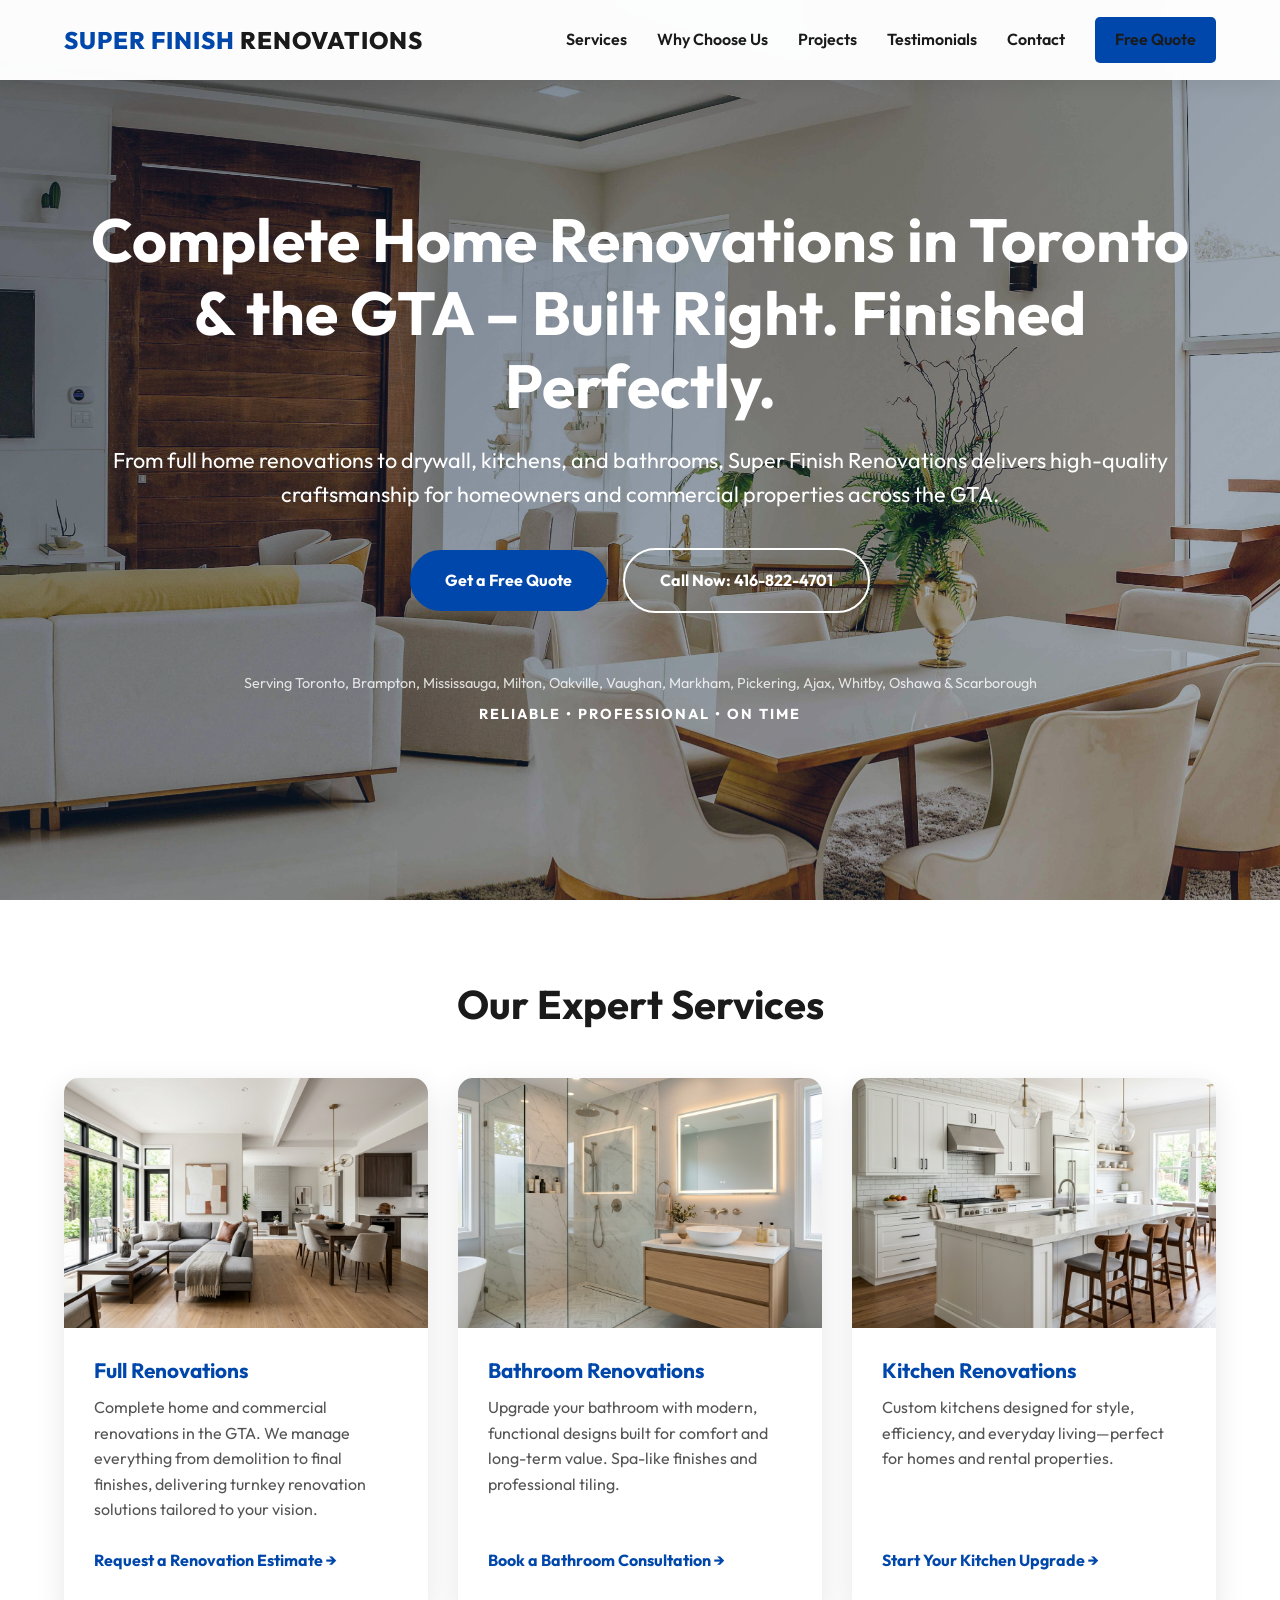
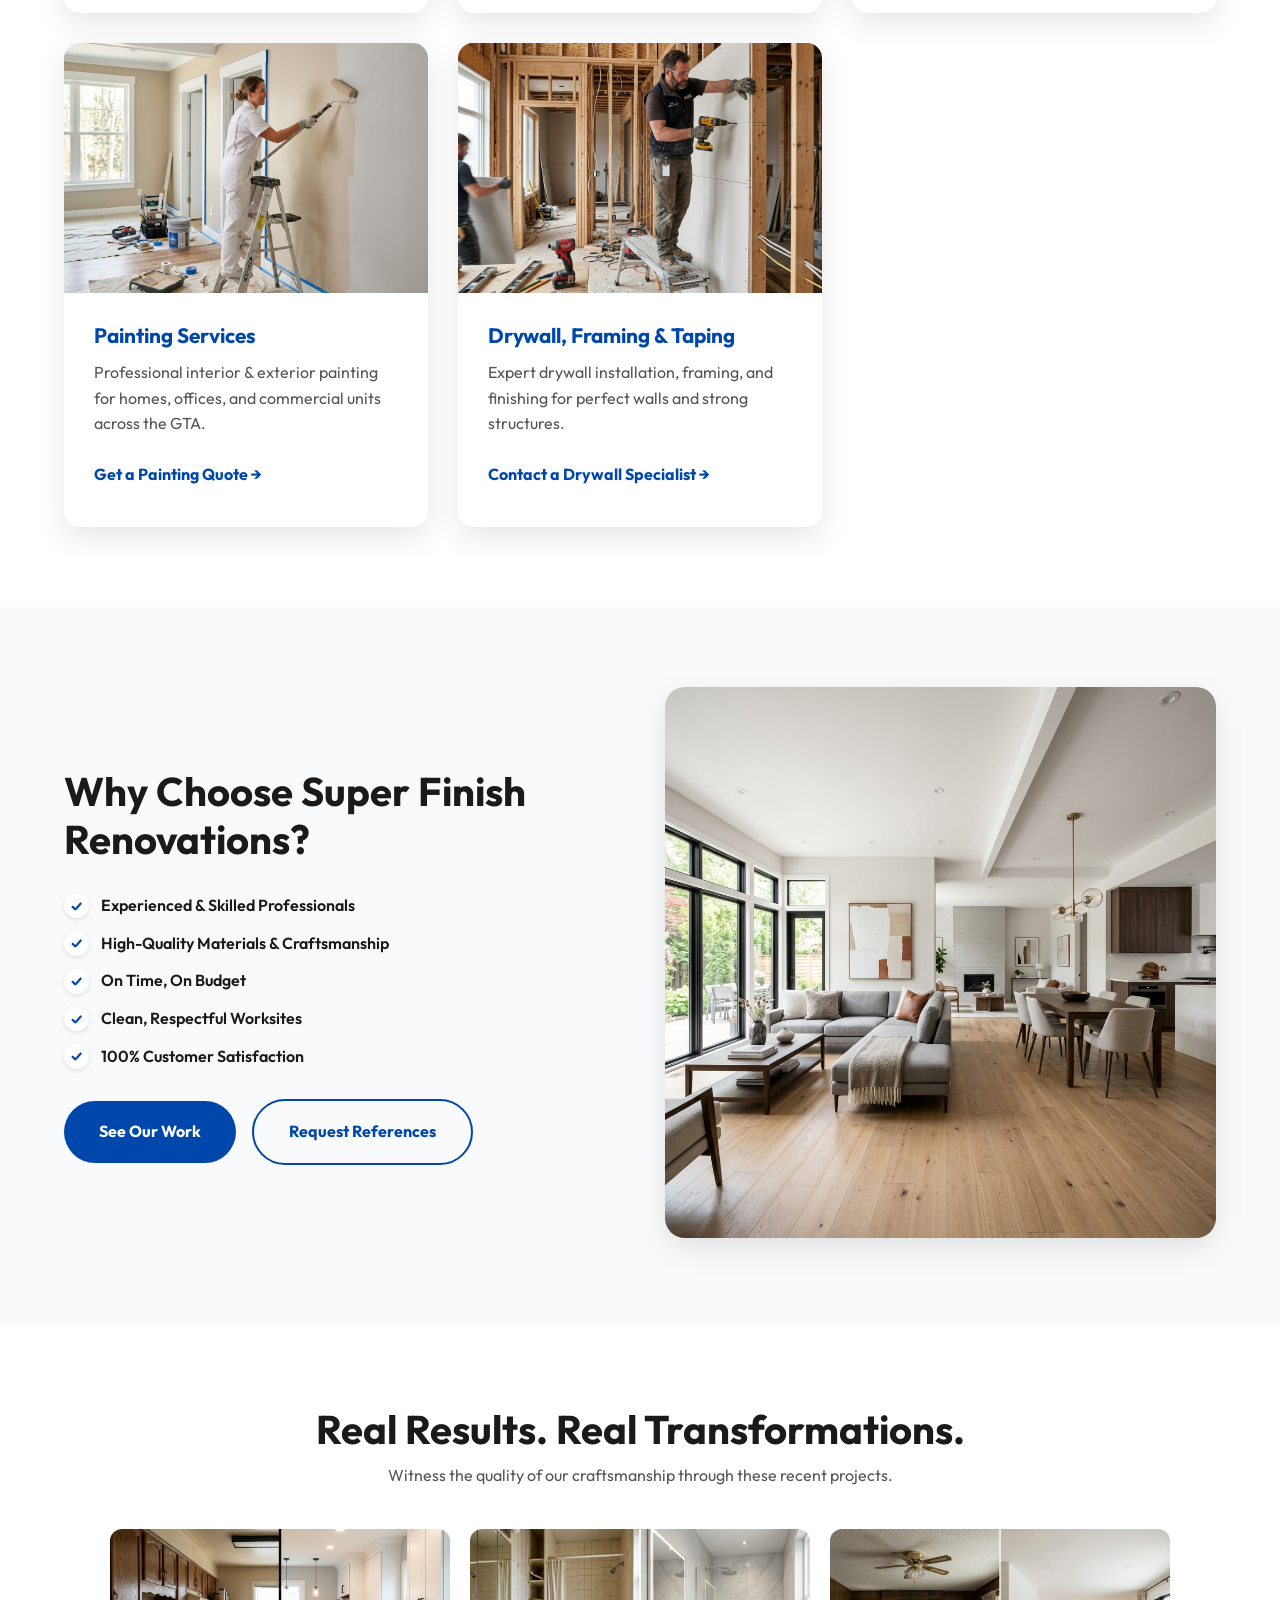
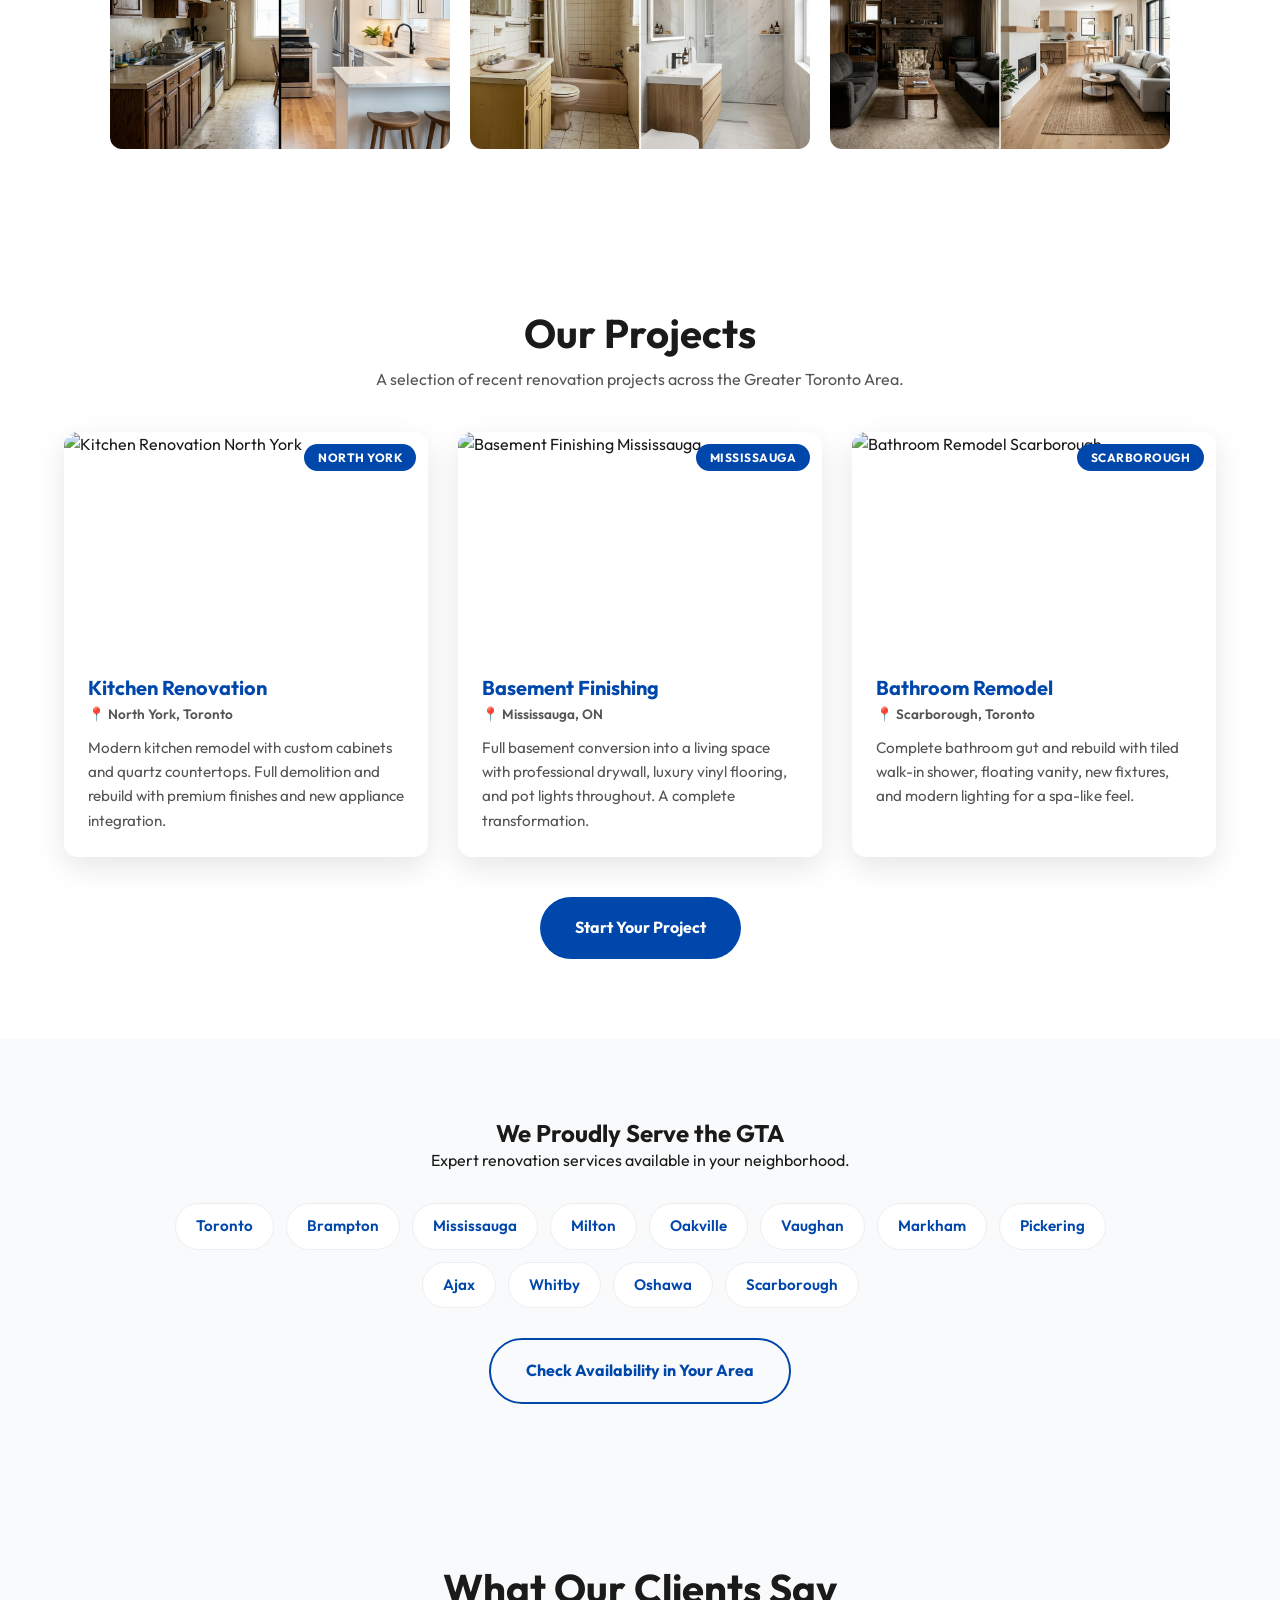
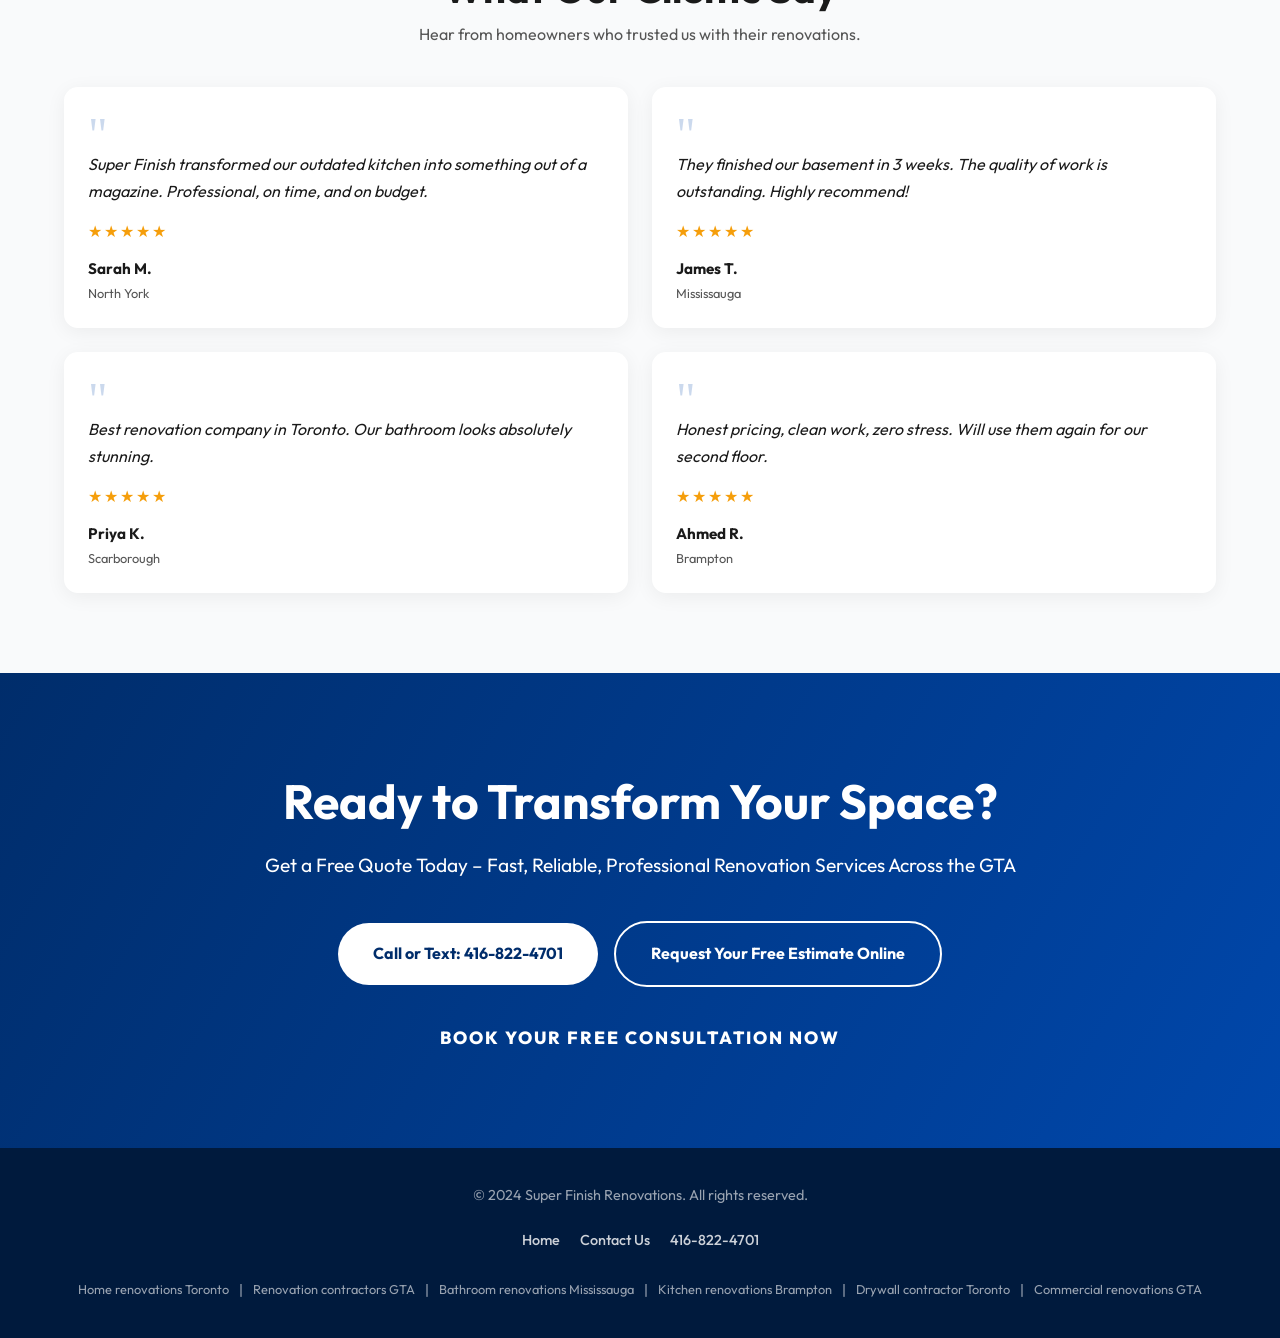
==== commit 2323ac2a: "Refactor code structure for improved readability and maintainability Co-authored-by: Copilot <copilo" ====
--- a/index.html
+++ b/index.html
@@ -5,6 +5,9 @@
     <meta name="viewport" content="width=device-width, initial-scale=1.0">
     <title>Super Finish Renovations | Complete Home & Commercial Renovations Toronto & GTA</title>
     <meta name="description" content="Super Finish Renovations delivers high-quality craftsmanship for home and commercial renovations across Toronto and the GTA. Expert drywall, kitchens, bathrooms, and painting.">
+    <link rel="preconnect" href="https://fonts.googleapis.com">
+    <link rel="preconnect" href="https://fonts.gstatic.com" crossorigin>
+    <link rel="preload" as="image" href="images/hero-banner.png">
     <link rel="stylesheet" href="style.css">
 </head>
 <body>
@@ -28,6 +31,9 @@
 
     <!-- HERO SECTION -->
     <section class="hero">
+        <div class="hero-media" aria-hidden="true">
+            <img src="images/hero_image.jpg" alt="" fetchpriority="high" loading="eager" decoding="sync" width="1024" height="1024">
+        </div>
         <div class="hero-content">
             <h1>Complete Home Renovations in Toronto & the GTA – Built Right. Finished Perfectly.</h1>
             <p>From full home renovations to drywall, kitchens, and bathrooms, Super Finish Renovations delivers high-quality craftsmanship for homeowners and commercial properties across the GTA.</p>
@@ -301,25 +307,6 @@
             navList.classList.toggle('active');
         });
 
-        // Intersection Observer for reveal on scroll
-        const revealOptions = {
-            threshold: 0.1,
-            rootMargin: '0px 0px -50px 0px'
-        };
-
-        const revealObserver = new IntersectionObserver((entries, observer) => {
-            entries.forEach(entry => {
-                if (entry.isIntersecting) {
-                    entry.target.classList.add('active');
-                    observer.unobserve(entry.target);
-                }
-            });
-        }, revealOptions);
-
-        document.querySelectorAll('.reveal, .reveal-stagger').forEach(el => {
-            revealObserver.observe(el);
-        });
-
         // Scroll to Top Button Visibility
         const scrollTopBtn = document.getElementById('scrollTopBtn');
         window.addEventListener('scroll', () => {
@@ -337,19 +324,6 @@
             });
         });
 
-        // Page Fade-out Transition on Link Click
-        document.querySelectorAll('a').forEach(link => {
-            link.addEventListener('click', e => {
-                const href = link.getAttribute('href');
-                if (href && !href.startsWith('#') && !href.startsWith('tel:') && !href.startsWith('mailto:') && !link.target) {
-                    e.preventDefault();
-                    document.body.classList.add('page-fade-out');
-                    setTimeout(() => {
-                        window.location.href = href;
-                    }, 400);
-                }
-            });
-        });
     </script>
 </body>
 </html>
--- a/style.css
+++ b/style.css
@@ -31,8 +31,6 @@
     background-color: var(--bg-white);
     line-height: 1.6;
     overflow-x: hidden;
-    opacity: 0; /* For page fade-in transition */
-    animation: pageFadeIn 0.8s ease forwards;
 }
 
 /* ============================================
@@ -210,15 +208,15 @@
     align-items: center;
     justify-content: center;
     text-align: center;
-    background: linear-gradient(rgba(0, 0, 0, 0.6), rgba(0, 0, 0, 0.6)), url('images/Hero-image.jpg');
-    background-size: cover;
-    background-position: center;
+    background: linear-gradient(135deg, #17324f, #0b1d34);
     color: white;
     padding: 80px 5% 50px;
     max-width: none;
     margin: 0;
     overflow: hidden;
     position: relative;
+    isolation: isolate;
+    background-color: #06192e;
 }
 
 .hero::before {
@@ -228,28 +226,43 @@
     left: 0;
     width: 100%;
     height: 100%;
-    background: inherit;
+    background: linear-gradient(135deg, rgba(11, 29, 52, 0.58), rgba(23, 50, 79, 0.34));
     z-index: -1;
-    animation: kenBurns 20s ease-in-out infinite alternate;
+}
+
+.hero-media {
+    position: absolute;
+    inset: 0;
+    z-index: -2;
+    overflow: hidden;
+}
+
+.hero-media img {
+    width: 100%;
+    height: 100%;
+    object-fit: cover;
+    object-position: center;
+    display: block;
+    transform: scale(1.02);
+    animation: heroKenBurns 24s ease-in-out infinite alternate;
+    will-change: transform;
 }
 
 .hero-content {
     max-width: 100%;
     padding: 0 2%;
+    position: relative;
+    z-index: 1;
 }
 
 .hero-content h1 {
     font-size: clamp(1.75rem, 6vw, 4rem);
     margin-bottom: 16px;
-    opacity: 0;
-    animation: fadeInUp 0.8s ease-out 0.2s forwards;
 }
 
 .hero-content p {
     font-size: clamp(0.95rem, 2.5vw, 1.35rem);
     margin-bottom: 28px;
-    opacity: 0;
-    animation: fadeInUp 0.8s ease-out 0.4s forwards;
 }
 
 .cta-group {
@@ -259,8 +272,6 @@
     flex-wrap: wrap;
     flex-direction: column;
     align-items: center;
-    opacity: 0;
-    animation: fadeInUp 0.8s ease-out 0.6s forwards;
 }
 
 .btn {
@@ -339,6 +350,7 @@
     transition: var(--transition);
     display: flex;
     flex-direction: column;
+    will-change: transform;
 }
 
 .service-card:hover {
@@ -494,6 +506,7 @@
     overflow: hidden;
     box-shadow: var(--shadow);
     transition: var(--transition);
+    will-change: transform;
 }
 
 .project-card:hover {
@@ -577,6 +590,13 @@
     min-height: 40px;
     display: flex;
     align-items: center;
+    transition: var(--transition);
+}
+
+.area-tag:hover {
+    transform: translateY(-2px);
+    border-color: rgba(0, 71, 171, 0.35);
+    box-shadow: 0 8px 18px rgba(0, 71, 171, 0.08);
 }
 
 /* ============================================
@@ -604,6 +624,7 @@
     box-shadow: 0 4px 20px rgba(0, 0, 0, 0.06);
     transition: var(--transition);
     position: relative;
+    will-change: transform;
 }
 
 .testimonial-card:hover {
@@ -618,6 +639,7 @@
     opacity: 0.2;
     font-family: Georgia, serif;
     margin-bottom: -8px;
+    animation: quoteDrift 6s ease-in-out infinite alternate;
 }
 
 .testimonial-review {
@@ -671,6 +693,9 @@
    ============================================ */
 .contact-section {
     background: var(--primary-dark);
+    background-image: linear-gradient(120deg, var(--primary-dark), var(--primary), #0066cc);
+    background-size: 200% 200%;
+    animation: gradientShift 16s ease-in-out infinite alternate;
     color: white;
     text-align: center;
     padding: 60px 4%;
@@ -703,6 +728,8 @@
     justify-content: center;
     text-align: center;
     background: linear-gradient(135deg, var(--primary-dark), var(--primary));
+    background-size: 200% 200%;
+    animation: gradientShift 16s ease-in-out infinite alternate;
     color: white;
     padding: 100px 5% 50px;
     max-width: none;
@@ -739,6 +766,12 @@
     border-radius: 16px;
     padding: 28px 20px;
     box-shadow: 0 4px 20px rgba(0, 0, 0, 0.06);
+    transition: var(--transition);
+}
+
+.contact-form-wrapper:hover {
+    transform: translateY(-4px);
+    box-shadow: 0 16px 36px rgba(0, 0, 0, 0.09);
 }
 
 .contact-form-wrapper h2 {
@@ -826,6 +859,12 @@
     border-radius: 16px;
     padding: 28px 20px;
     box-shadow: 0 4px 20px rgba(0, 0, 0, 0.06);
+    transition: var(--transition);
+}
+
+.contact-info-card:hover {
+    transform: translateY(-4px);
+    box-shadow: 0 16px 36px rgba(0, 0, 0, 0.09);
 }
 
 .contact-info-card h3 {
@@ -851,6 +890,12 @@
     display: flex;
     align-items: center;
     justify-content: center;
+    transition: var(--transition);
+}
+
+.info-item:hover .info-icon {
+    transform: translateY(-2px) scale(1.04);
+    background: rgba(0, 71, 171, 0.08);
 }
 
 .info-item a {
@@ -897,6 +942,12 @@
     border-radius: 16px;
     padding: 24px 20px;
     box-shadow: 0 4px 20px rgba(0, 0, 0, 0.06);
+    transition: var(--transition);
+}
+
+.map-wrapper:hover {
+    transform: translateY(-4px);
+    box-shadow: 0 16px 36px rgba(0, 0, 0, 0.09);
 }
 
 .map-wrapper h3 {
@@ -941,6 +992,7 @@
 
 .footer-links a:hover {
     color: white;
+    transform: translateY(-2px);
 }
 
 .footer-keywords {
@@ -953,20 +1005,6 @@
 
 .footer-keywords span {
     font-size: clamp(0.65rem, 1.5vw, 0.8rem);
-}
-
-/* ============================================
-   ANIMATIONS
-   ============================================ */
-@keyframes fadeInUp {
-    from {
-        opacity: 0;
-        transform: translateY(30px);
-    }
-    to {
-        opacity: 1;
-        transform: translateY(0);
-    }
 }
 
 /* ============================================
@@ -1357,37 +1395,6 @@
     }
 }
 
-/* ============================================
-   REVEAL ON SCROLL
-   ============================================ */
-.reveal {
-    opacity: 0;
-    transform: translateY(30px);
-    transition: all 0.8s cubic-bezier(0.165, 0.84, 0.44, 1);
-}
-
-.reveal.active {
-    opacity: 1;
-    transform: translateY(0);
-}
-
-.reveal-stagger > * {
-    opacity: 0;
-    transform: translateY(30px);
-    transition: all 0.8s cubic-bezier(0.165, 0.84, 0.44, 1);
-}
-
-.reveal-stagger.active > * {
-    opacity: 1;
-    transform: translateY(0);
-}
-
-.reveal-stagger.active > *:nth-child(1) { transition-delay: 0.1s; }
-.reveal-stagger.active > *:nth-child(2) { transition-delay: 0.2s; }
-.reveal-stagger.active > *:nth-child(3) { transition-delay: 0.3s; }
-.reveal-stagger.active > *:nth-child(4) { transition-delay: 0.4s; }
-.reveal-stagger.active > *:nth-child(5) { transition-delay: 0.5s; }
-
 /* Scroll to Top Button */
 .scroll-top {
     position: fixed;
@@ -1426,31 +1433,30 @@
 /* ============================================
    ADDITIONAL ANIMATION KEYFRAMES
    ============================================ */
-@keyframes pageFadeIn {
-    from { opacity: 0; }
-    to { opacity: 1; }
-}
-
 @keyframes slideDownNav {
     from { transform: translateY(-100%); }
     to { transform: translateY(0); }
 }
 
-@keyframes kenBurns {
+@keyframes heroKenBurns {
     from { transform: scale(1); }
     to { transform: scale(1.1); }
+}
+
+@keyframes gradientShift {
+    from { background-position: 0% 50%; }
+    to { background-position: 100% 50%; }
+}
+
+@keyframes quoteDrift {
+    from { transform: translateY(0); }
+    to { transform: translateY(-4px); }
 }
 
 @keyframes pulseGlow {
     0% { box-shadow: 0 0 0 0 rgba(0, 71, 171, 0.4); }
     70% { box-shadow: 0 0 0 15px rgba(0, 71, 171, 0); }
     100% { box-shadow: 0 0 0 0 rgba(0, 71, 171, 0); }
-}
-
-/* Page fade out */
-.page-fade-out {
-    opacity: 0 !important;
-    transition: opacity 0.4s ease !important;
 }
 
 /* Reduced Motion */
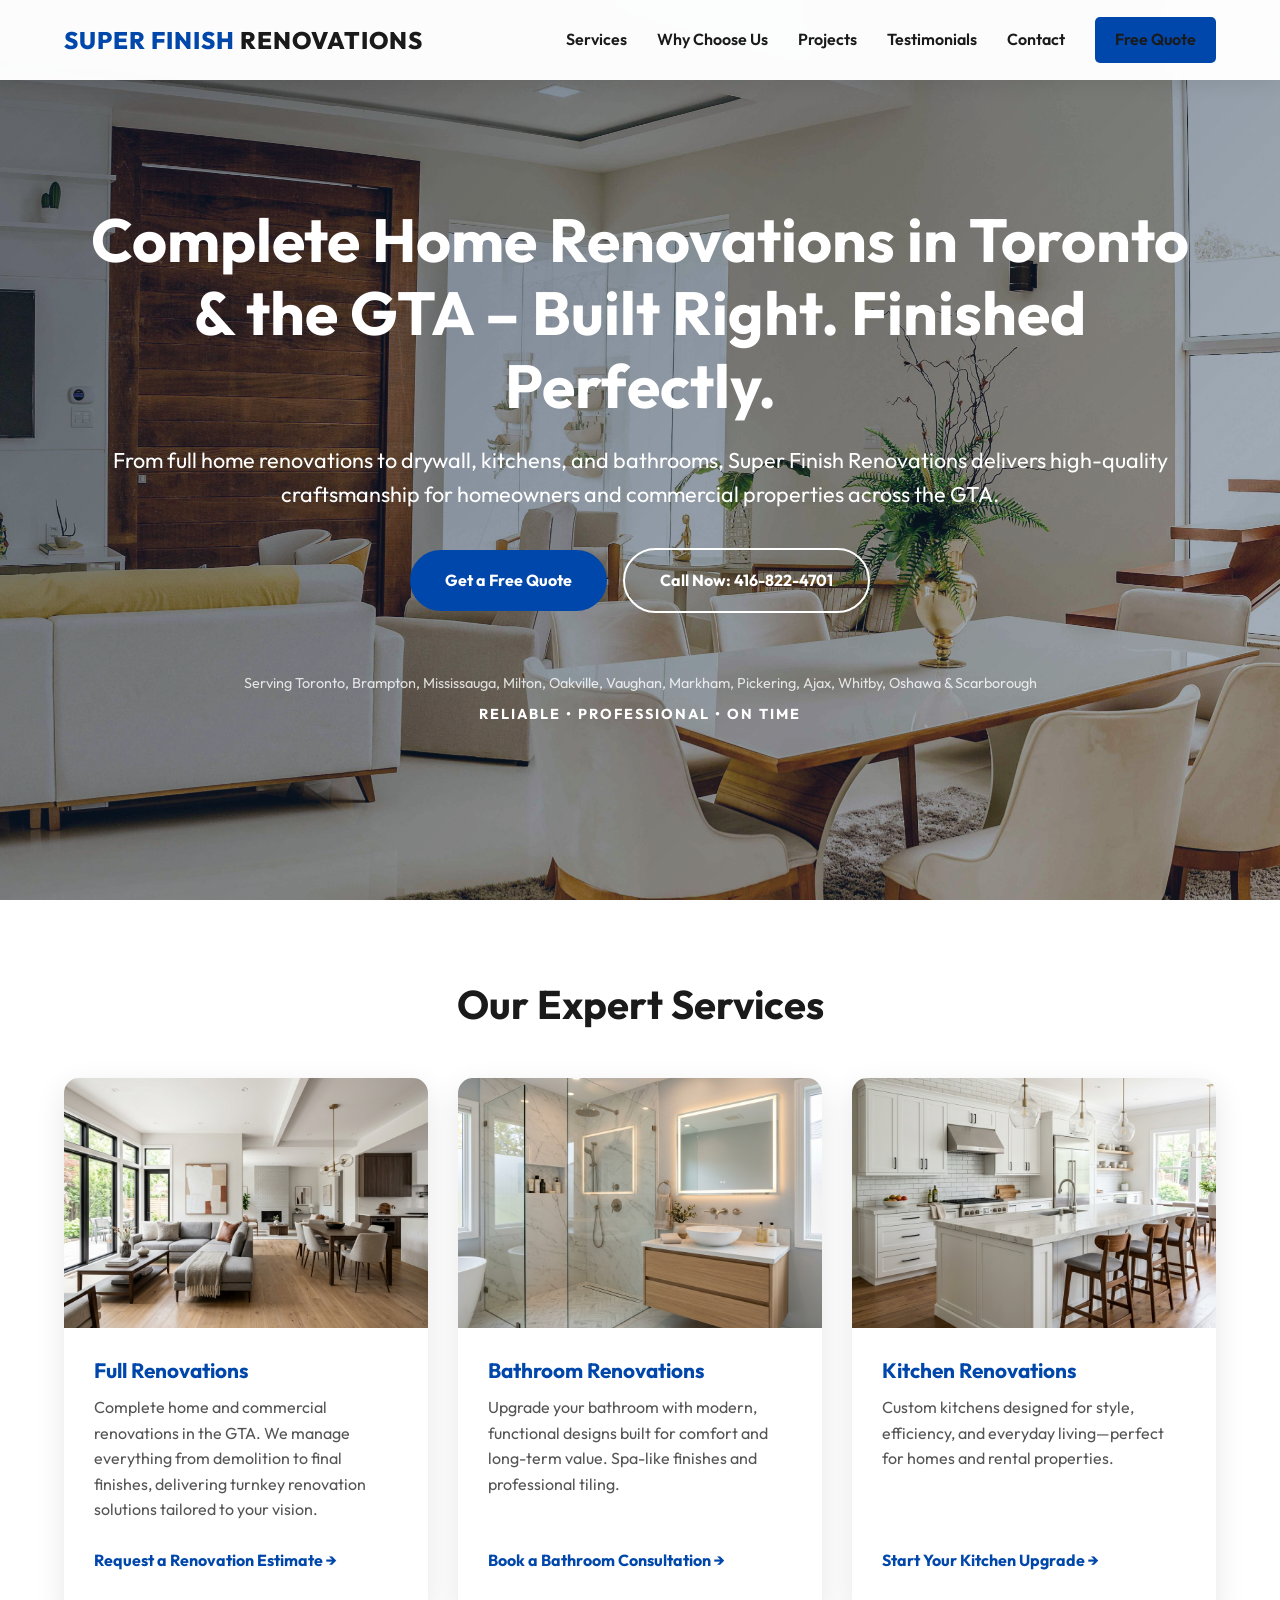
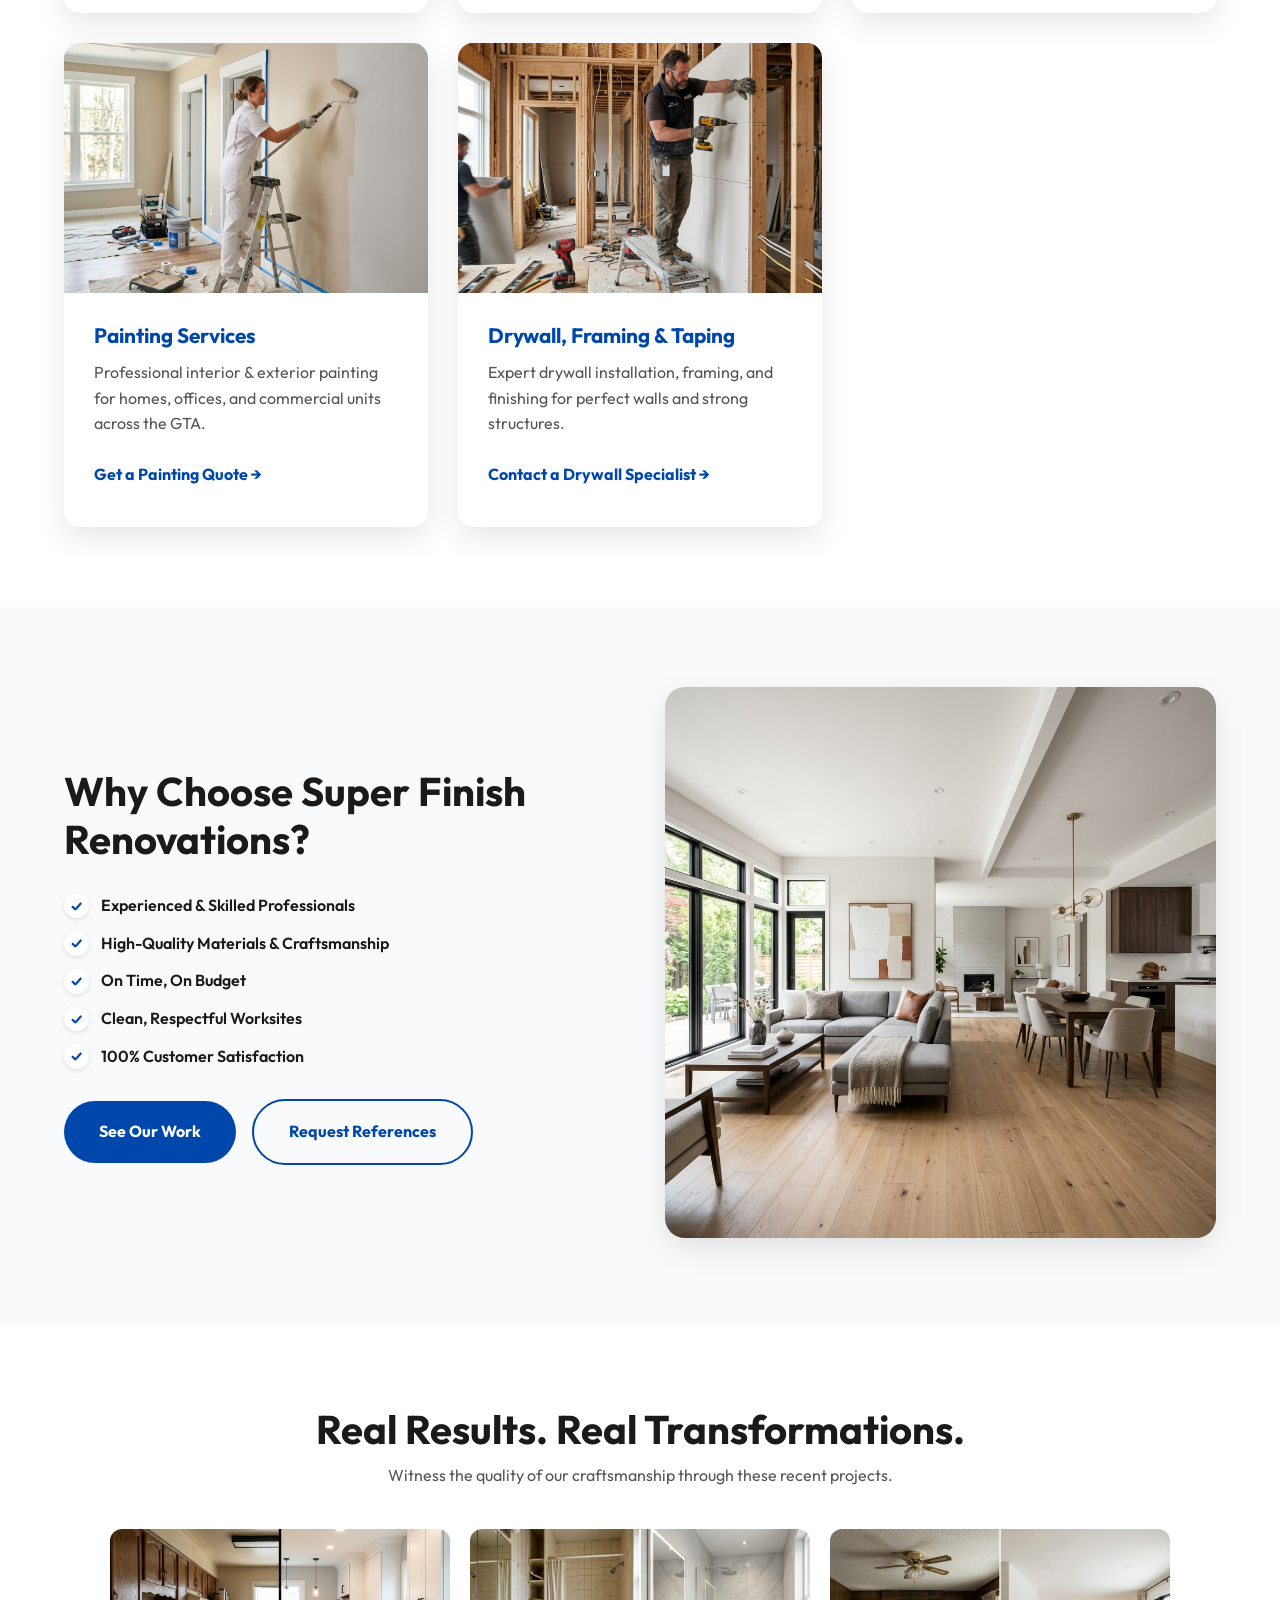
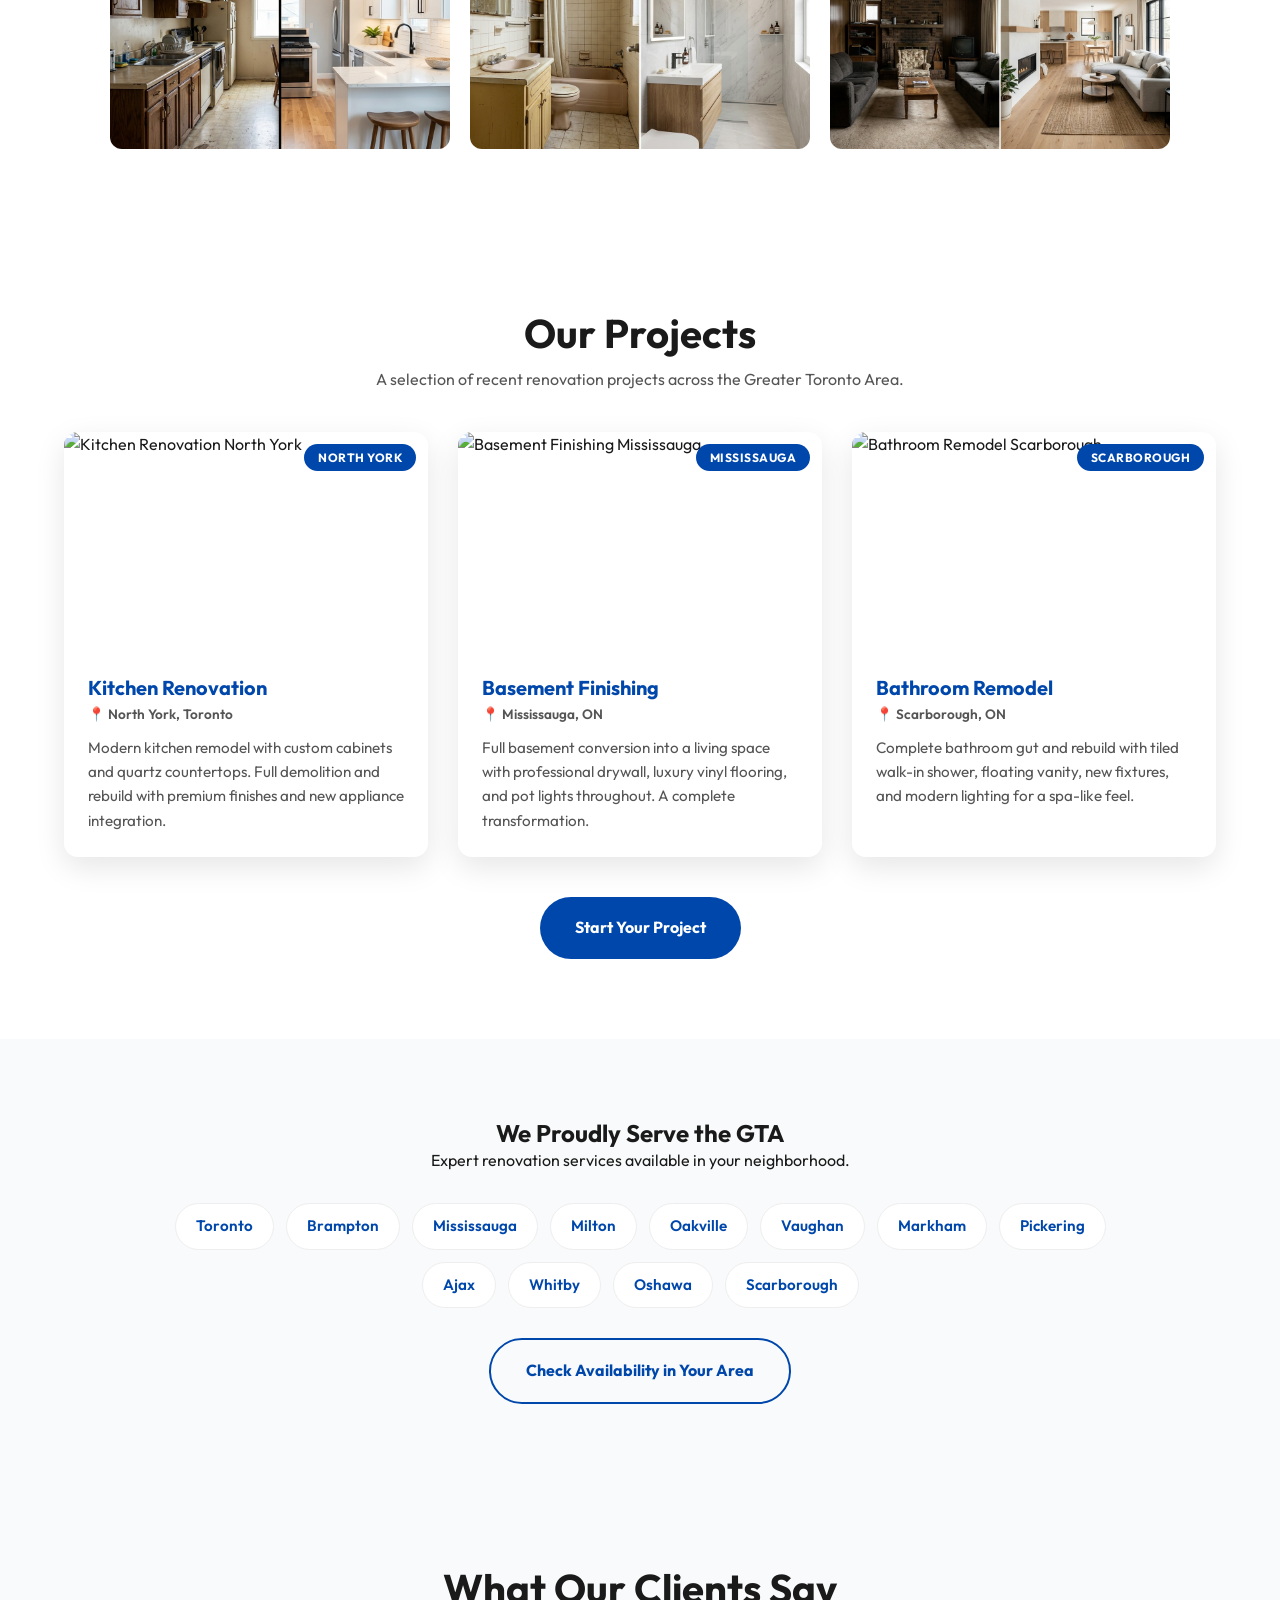
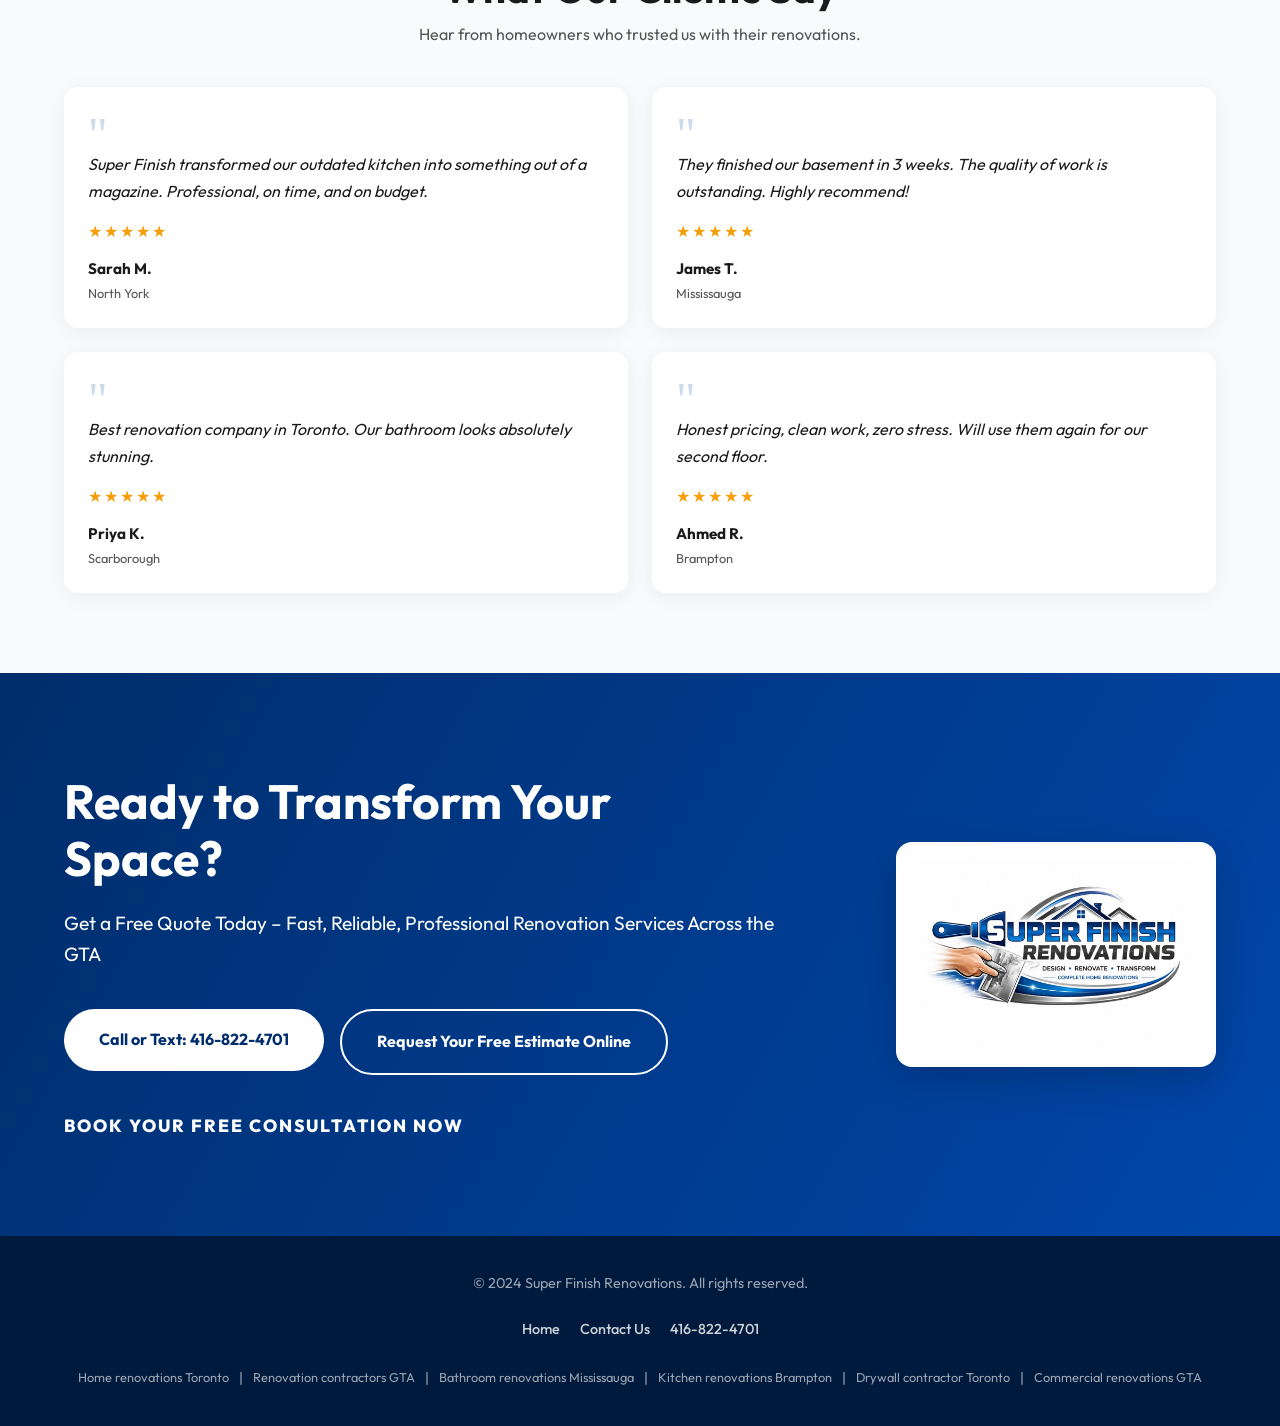
==== commit 6ac6d4a4: "feat: enhance SEO metadata, add robots.txt and sitemap.xml, and implement site-wide branding assets" ====
--- a/index.html
+++ b/index.html
@@ -1,15 +1,39 @@
 <!DOCTYPE html>
 <html lang="en">
+
 <head>
     <meta charset="UTF-8">
     <meta name="viewport" content="width=device-width, initial-scale=1.0">
     <title>Super Finish Renovations | Complete Home & Commercial Renovations Toronto & GTA</title>
     <meta name="description" content="Super Finish Renovations delivers high-quality craftsmanship for home and commercial renovations across Toronto and the GTA. Expert drywall, kitchens, bathrooms, and painting.">
+    <meta name="keywords" content="home renovations Toronto, commercial renovations GTA, bathroom renovations Mississauga, kitchen renovations Brampton, drywall contractor Toronto, basement finishing">
+    <meta name="author" content="Super Finish Renovations">
+    <meta name="robots" content="index, follow">
+    <link rel="canonical" href="https://www.superfinishrenovations.com/">
+    
+    <!-- Favicon -->
+    <link rel="icon" type="image/jpeg" href="images/logo.jpg">
+    <link rel="apple-touch-icon" href="images/logo.jpg">
+
+    <!-- Open Graph / Facebook -->
+    <meta property="og:type" content="website">
+    <meta property="og:url" content="https://www.superfinishrenovations.com/">
+    <meta property="og:title" content="Super Finish Renovations | Toronto & GTA">
+    <meta property="og:description" content="High-quality home and commercial renovations across Toronto and the GTA. Kitchens, bathrooms, drywall, and painting.">
+    <meta property="og:image" content="https://www.superfinishrenovations.com/images/logo.jpg">
+
+    <!-- Twitter -->
+    <meta property="twitter:card" content="summary_large_image">
+    <meta property="twitter:url" content="https://www.superfinishrenovations.com/">
+    <meta property="twitter:title" content="Super Finish Renovations | Toronto & GTA">
+    <meta property="twitter:description" content="High-quality home and commercial renovations across Toronto and the GTA. Kitchens, bathrooms, drywall, and painting.">
+    <meta property="twitter:image" content="https://www.superfinishrenovations.com/images/logo.jpg">
     <link rel="preconnect" href="https://fonts.googleapis.com">
     <link rel="preconnect" href="https://fonts.gstatic.com" crossorigin>
     <link rel="preload" as="image" href="images/hero-banner.png">
     <link rel="stylesheet" href="style.css">
 </head>
+
 <body>
 
     <header>
@@ -32,17 +56,20 @@
     <!-- HERO SECTION -->
     <section class="hero">
         <div class="hero-media" aria-hidden="true">
-            <img src="images/hero_image.jpg" alt="" fetchpriority="high" loading="eager" decoding="sync" width="1024" height="1024">
+            <img src="images/hero_image.jpg" alt="" fetchpriority="high" loading="eager" decoding="sync" width="1024"
+                height="1024">
         </div>
         <div class="hero-content">
             <h1>Complete Home Renovations in Toronto & the GTA – Built Right. Finished Perfectly.</h1>
-            <p>From full home renovations to drywall, kitchens, and bathrooms, Super Finish Renovations delivers high-quality craftsmanship for homeowners and commercial properties across the GTA.</p>
+            <p>From full home renovations to drywall, kitchens, and bathrooms, Super Finish Renovations delivers
+                high-quality craftsmanship for homeowners and commercial properties across the GTA.</p>
             <div class="cta-group">
                 <a href="contact.html" class="btn btn-primary">Get a Free Quote</a>
                 <a href="tel:4168224701" class="btn btn-outline">Call Now: 416-822-4701</a>
             </div>
             <div class="trust-line">
-                <div class="locations">Serving Toronto, Brampton, Mississauga, Milton, Oakville, Vaughan, Markham, Pickering, Ajax, Whitby, Oshawa & Scarborough</div>
+                <div class="locations">Serving Toronto, Brampton, Mississauga, Milton, Oakville, Vaughan, Markham,
+                    Pickering, Ajax, Whitby, Oshawa & Scarborough</div>
                 <div class="badges">Reliable • Professional • On Time</div>
             </div>
         </div>
@@ -57,7 +84,8 @@
                 <div class="service-img" style="background-image: url('images/service-full-reno.png');"></div>
                 <div class="service-info">
                     <h3>Full Renovations</h3>
-                    <p>Complete home and commercial renovations in the GTA. We manage everything from demolition to final finishes, delivering turnkey renovation solutions tailored to your vision.</p>
+                    <p>Complete home and commercial renovations in the GTA. We manage everything from demolition to
+                        final finishes, delivering turnkey renovation solutions tailored to your vision.</p>
                     <a href="contact.html" class="btn-text">Request a Renovation Estimate →</a>
                 </div>
             </div>
@@ -66,7 +94,8 @@
                 <div class="service-img" style="background-image: url('images/service-bathroom.png');"></div>
                 <div class="service-info">
                     <h3>Bathroom Renovations</h3>
-                    <p>Upgrade your bathroom with modern, functional designs built for comfort and long-term value. Spa-like finishes and professional tiling.</p>
+                    <p>Upgrade your bathroom with modern, functional designs built for comfort and long-term value.
+                        Spa-like finishes and professional tiling.</p>
                     <a href="contact.html" class="btn-text">Book a Bathroom Consultation →</a>
                 </div>
             </div>
@@ -75,7 +104,8 @@
                 <div class="service-img" style="background-image: url('images/service-kitchen.png');"></div>
                 <div class="service-info">
                     <h3>Kitchen Renovations</h3>
-                    <p>Custom kitchens designed for style, efficiency, and everyday living—perfect for homes and rental properties.</p>
+                    <p>Custom kitchens designed for style, efficiency, and everyday living—perfect for homes and rental
+                        properties.</p>
                     <a href="contact.html" class="btn-text">Start Your Kitchen Upgrade →</a>
                 </div>
             </div>
@@ -84,7 +114,8 @@
                 <div class="service-img" style="background-image: url('images/service-painting.png');"></div>
                 <div class="service-info">
                     <h3>Painting Services</h3>
-                    <p>Professional interior & exterior painting for homes, offices, and commercial units across the GTA.</p>
+                    <p>Professional interior & exterior painting for homes, offices, and commercial units across the
+                        GTA.</p>
                     <a href="contact.html" class="btn-text">Get a Painting Quote →</a>
                 </div>
             </div>
@@ -114,11 +145,13 @@
                 </ul>
                 <div class="cta-group" style="justify-content: flex-start;">
                     <a href="#our-projects" class="btn btn-primary">See Our Work</a>
-                    <a href="contact.html" class="btn btn-outline" style="border-color: var(--primary); color: var(--primary);">Request References</a>
+                    <a href="contact.html" class="btn btn-outline"
+                        style="border-color: var(--primary); color: var(--primary);">Request References</a>
                 </div>
             </div>
             <div class="why-image">
-                <img src="images/service-full-reno.png" alt="Renovation Work" style="width: 100%; border-radius: 20px; box-shadow: var(--shadow);">
+                <img src="images/service-full-reno.png" alt="Renovation Work"
+                    style="width: 100%; border-radius: 20px; box-shadow: var(--shadow);">
             </div>
         </div>
     </section>
@@ -126,7 +159,8 @@
     <!-- BEFORE & AFTER -->
     <section id="projects" class="container reveal">
         <h2 style="text-align: center; margin-bottom: 10px;">Real Results. Real Transformations.</h2>
-        <p style="text-align: center; color: var(--text-light); margin-bottom: 40px;">Witness the quality of our craftsmanship through these recent projects.</p>
+        <p style="text-align: center; color: var(--text-light); margin-bottom: 40px;">Witness the quality of our
+            craftsmanship through these recent projects.</p>
         <div class="showcase-grid reveal-stagger">
             <div class="showcase-item">
                 <img src="images/before-after-1.png" alt="Kitchen Before and After">
@@ -143,39 +177,46 @@
     <!-- OUR PROJECTS -->
     <section id="our-projects" class="container reveal">
         <h2 style="text-align: center; margin-bottom: 10px;">Our Projects</h2>
-        <p style="text-align: center; color: var(--text-light); margin-bottom: 40px;">A selection of recent renovation projects across the Greater Toronto Area.</p>
+        <p style="text-align: center; color: var(--text-light); margin-bottom: 40px;">A selection of recent renovation
+            projects across the Greater Toronto Area.</p>
         <div class="projects-grid reveal-stagger">
             <div class="project-card">
                 <div class="project-img">
-                    <img src="https://images.unsplash.com/photo-1556909114-f6e7ad7d3136?w=600&h=400&fit=crop" alt="Kitchen Renovation North York">
+                    <img src="https://images.unsplash.com/photo-1556909114-f6e7ad7d3136?w=600&h=400&fit=crop"
+                        alt="Kitchen Renovation North York">
                     <span class="project-location-badge">North York</span>
                 </div>
                 <div class="project-info">
                     <h3>Kitchen Renovation</h3>
                     <p class="project-location">📍 North York, Toronto</p>
-                    <p>Modern kitchen remodel with custom cabinets and quartz countertops. Full demolition and rebuild with premium finishes and new appliance integration.</p>
+                    <p>Modern kitchen remodel with custom cabinets and quartz countertops. Full demolition and rebuild
+                        with premium finishes and new appliance integration.</p>
                 </div>
             </div>
             <div class="project-card">
                 <div class="project-img">
-                    <img src="https://images.unsplash.com/photo-1560448204-e02f11c3d0e2?w=600&h=400&fit=crop" alt="Basement Finishing Mississauga">
+                    <img src="https://images.unsplash.com/photo-1560448204-e02f11c3d0e2?w=600&h=400&fit=crop"
+                        alt="Basement Finishing Mississauga">
                     <span class="project-location-badge">Mississauga</span>
                 </div>
                 <div class="project-info">
                     <h3>Basement Finishing</h3>
                     <p class="project-location">📍 Mississauga, ON</p>
-                    <p>Full basement conversion into a living space with professional drywall, luxury vinyl flooring, and pot lights throughout. A complete transformation.</p>
+                    <p>Full basement conversion into a living space with professional drywall, luxury vinyl flooring,
+                        and pot lights throughout. A complete transformation.</p>
                 </div>
             </div>
             <div class="project-card">
                 <div class="project-img">
-                    <img src="https://images.unsplash.com/photo-1552321554-5fefe8c9ef14?w=600&h=400&fit=crop" alt="Bathroom Remodel Scarborough">
+                    <img src="https://images.unsplash.com/photo-1552321554-5fefe8c9ef14?w=600&h=400&fit=crop"
+                        alt="Bathroom Remodel Scarborough">
                     <span class="project-location-badge">Scarborough</span>
                 </div>
                 <div class="project-info">
                     <h3>Bathroom Remodel</h3>
-                    <p class="project-location">📍 Scarborough, Toronto</p>
-                    <p>Complete bathroom gut and rebuild with tiled walk-in shower, floating vanity, new fixtures, and modern lighting for a spa-like feel.</p>
+                    <p class="project-location">📍 Scarborough, ON</p>
+                    <p>Complete bathroom gut and rebuild with tiled walk-in shower, floating vanity, new fixtures, and
+                        modern lighting for a spa-like feel.</p>
                 </div>
             </div>
         </div>
@@ -202,17 +243,20 @@
             <span class="area-tag">Oshawa</span>
             <span class="area-tag">Scarborough</span>
         </div>
-        <a href="contact.html" class="btn btn-outline" style="border-color: var(--primary); color: var(--primary);">Check Availability in Your Area</a>
+        <a href="contact.html" class="btn btn-outline"
+            style="border-color: var(--primary); color: var(--primary);">Check Availability in Your Area</a>
     </section>
 
     <!-- TESTIMONIALS -->
     <section id="testimonials-section" class="testimonials-section reveal">
         <h2 style="text-align: center; margin-bottom: 10px;">What Our Clients Say</h2>
-        <p style="text-align: center; color: var(--text-light); margin-bottom: 40px;">Hear from homeowners who trusted us with their renovations.</p>
+        <p style="text-align: center; color: var(--text-light); margin-bottom: 40px;">Hear from homeowners who trusted
+            us with their renovations.</p>
         <div class="testimonials-grid reveal-stagger">
             <div class="testimonial-card">
                 <div class="quote-icon">"</div>
-                <p class="testimonial-review">Super Finish transformed our outdated kitchen into something out of a magazine. Professional, on time, and on budget.</p>
+                <p class="testimonial-review">Super Finish transformed our outdated kitchen into something out of a
+                    magazine. Professional, on time, and on budget.</p>
                 <div class="star-rating">★★★★★</div>
                 <div class="testimonial-author">
                     <strong>Sarah M.</strong>
@@ -221,7 +265,8 @@
             </div>
             <div class="testimonial-card">
                 <div class="quote-icon">"</div>
-                <p class="testimonial-review">They finished our basement in 3 weeks. The quality of work is outstanding. Highly recommend!</p>
+                <p class="testimonial-review">They finished our basement in 3 weeks. The quality of work is outstanding.
+                    Highly recommend!</p>
                 <div class="star-rating">★★★★★</div>
                 <div class="testimonial-author">
                     <strong>James T.</strong>
@@ -230,7 +275,8 @@
             </div>
             <div class="testimonial-card">
                 <div class="quote-icon">"</div>
-                <p class="testimonial-review">Best renovation company in Toronto. Our bathroom looks absolutely stunning.</p>
+                <p class="testimonial-review">Best renovation company in Toronto. Our bathroom looks absolutely
+                    stunning.</p>
                 <div class="star-rating">★★★★★</div>
                 <div class="testimonial-author">
                     <strong>Priya K.</strong>
@@ -239,7 +285,8 @@
             </div>
             <div class="testimonial-card">
                 <div class="quote-icon">"</div>
-                <p class="testimonial-review">Honest pricing, clean work, zero stress. Will use them again for our second floor.</p>
+                <p class="testimonial-review">Honest pricing, clean work, zero stress. Will use them again for our
+                    second floor.</p>
                 <div class="star-rating">★★★★★</div>
                 <div class="testimonial-author">
                     <strong>Ahmed R.</strong>
@@ -251,13 +298,20 @@
 
     <!-- STRONG CTA SECTION -->
     <section id="contact" class="contact-section reveal">
-        <h2 style="margin-bottom: 20px;">Ready to Transform Your Space?</h2>
-        <p style="margin-bottom: 40px;">Get a Free Quote Today – Fast, Reliable, Professional Renovation Services Across the GTA</p>
-        <div class="cta-group reveal-stagger">
-            <a href="tel:4168224701" class="btn btn-primary" style="background: white; color: var(--primary-dark);">Call or Text: 416-822-4701</a>
-            <a href="contact.html" class="btn btn-outline">Request Your Free Estimate Online</a>
-        </div>
-        <h3 style="margin-top: 40px; font-weight: 800; letter-spacing: 2px;">BOOK YOUR FREE CONSULTATION NOW</h3>
+        <div class="cta-container">
+            <div class="cta-text-content">
+                <h2 style="margin-bottom: 20px;">Ready to Transform Your Space?</h2>
+                <p style="margin-bottom: 40px;">Get a Free Quote Today – Fast, Reliable, Professional Renovation Services Across the GTA</p>
+                <div class="cta-group reveal-stagger">
+                    <a href="tel:4168224701" class="btn btn-primary" style="background: white; color: var(--primary-dark);">Call or Text: 416-822-4701</a>
+                    <a href="contact.html" class="btn btn-outline">Request Your Free Estimate Online</a>
+                </div>
+                <h3 style="margin-top: 40px; font-weight: 800; letter-spacing: 2px;">BOOK YOUR FREE CONSULTATION NOW</h3>
+            </div>
+            <div class="cta-logo-content">
+                <img src="images/logo.jpg" alt="Super Finish Renovations Logo" class="cta-logo">
+            </div>
+        </div>
     </section>
 
     <!-- FOOTER -->
@@ -270,11 +324,11 @@
                 <a href="tel:4168224701">416-822-4701</a>
             </div>
             <div class="footer-keywords">
-                <span>Home renovations Toronto</span> | 
-                <span>Renovation contractors GTA</span> | 
-                <span>Bathroom renovations Mississauga</span> | 
-                <span>Kitchen renovations Brampton</span> | 
-                <span>Drywall contractor Toronto</span> | 
+                <span>Home renovations Toronto</span> |
+                <span>Renovation contractors GTA</span> |
+                <span>Bathroom renovations Mississauga</span> |
+                <span>Kitchen renovations Brampton</span> |
+                <span>Drywall contractor Toronto</span> |
                 <span>Commercial renovations GTA</span>
             </div>
         </div>
@@ -326,4 +380,5 @@
 
     </script>
 </body>
-</html>
+
+</html>
--- a/style.css
+++ b/style.css
@@ -697,8 +697,17 @@
     background-size: 200% 200%;
     animation: gradientShift 16s ease-in-out infinite alternate;
     color: white;
+    padding: 60px 4%;
+}
+
+.cta-container {
+    display: flex;
+    flex-direction: column;
+    align-items: center;
+    gap: 40px;
+    max-width: 1200px;
+    margin: 0 auto;
     text-align: center;
-    padding: 60px 4%;
 }
 
 .contact-section h2 {
@@ -716,6 +725,46 @@
     font-weight: 800;
     letter-spacing: 2px;
     font-size: clamp(0.85rem, 2.5vw, 1.1rem);
+}
+
+.cta-logo {
+    max-width: 320px;
+    width: 100%;
+    height: auto;
+    border-radius: 16px;
+    background: white;
+    padding: 16px 24px;
+    box-shadow: 0 12px 40px rgba(0, 0, 0, 0.2);
+    animation: logoFloat 4s ease-in-out infinite alternate;
+}
+
+@keyframes logoFloat {
+    0% { transform: translateY(0); }
+    100% { transform: translateY(-8px); }
+}
+
+@media (min-width: 768px) {
+    .cta-container {
+        flex-direction: row;
+        justify-content: space-between;
+        text-align: left;
+    }
+
+    .cta-text-content {
+        flex: 1;
+        padding-right: 50px;
+    }
+
+    .cta-logo-content {
+        flex: 0 0 350px;
+        display: flex;
+        justify-content: flex-end;
+    }
+
+    .cta-text-content .cta-group {
+        justify-content: flex-start;
+        align-items: flex-start;
+    }
 }
 
 /* ============================================
